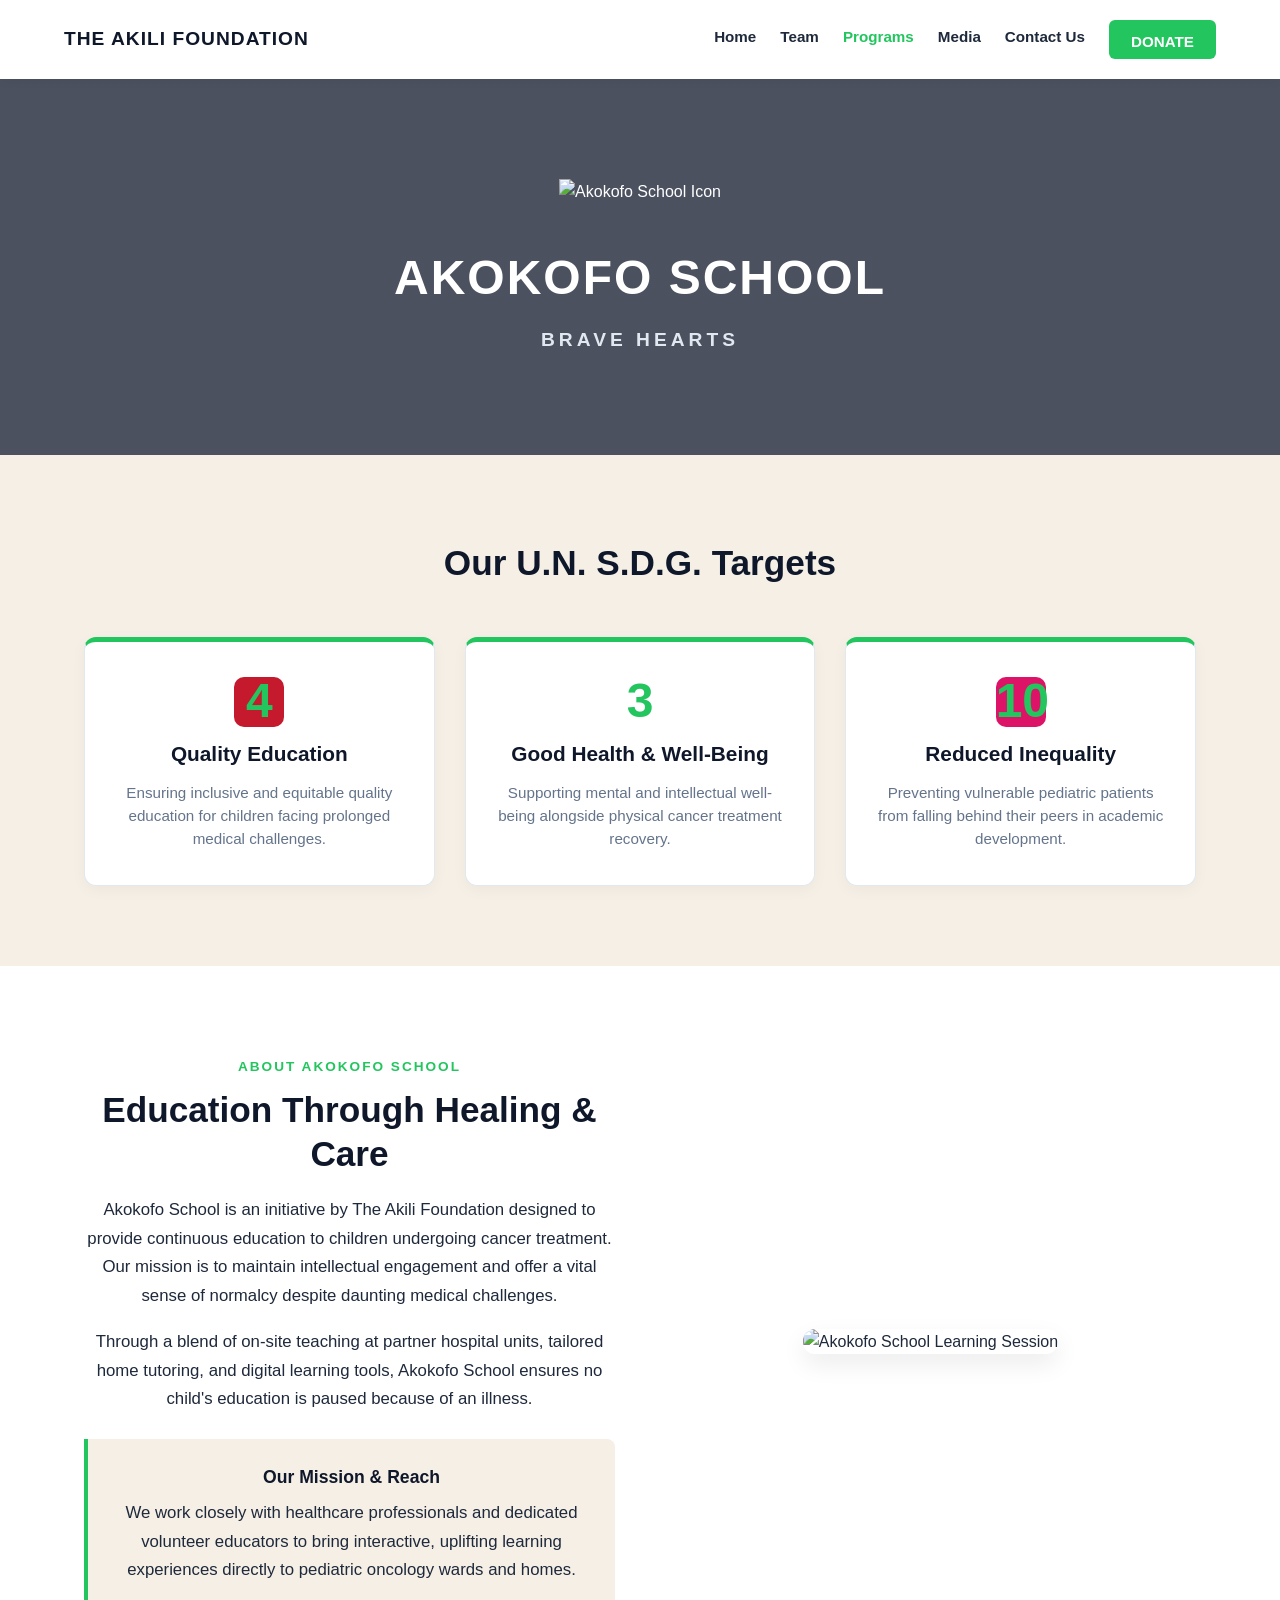
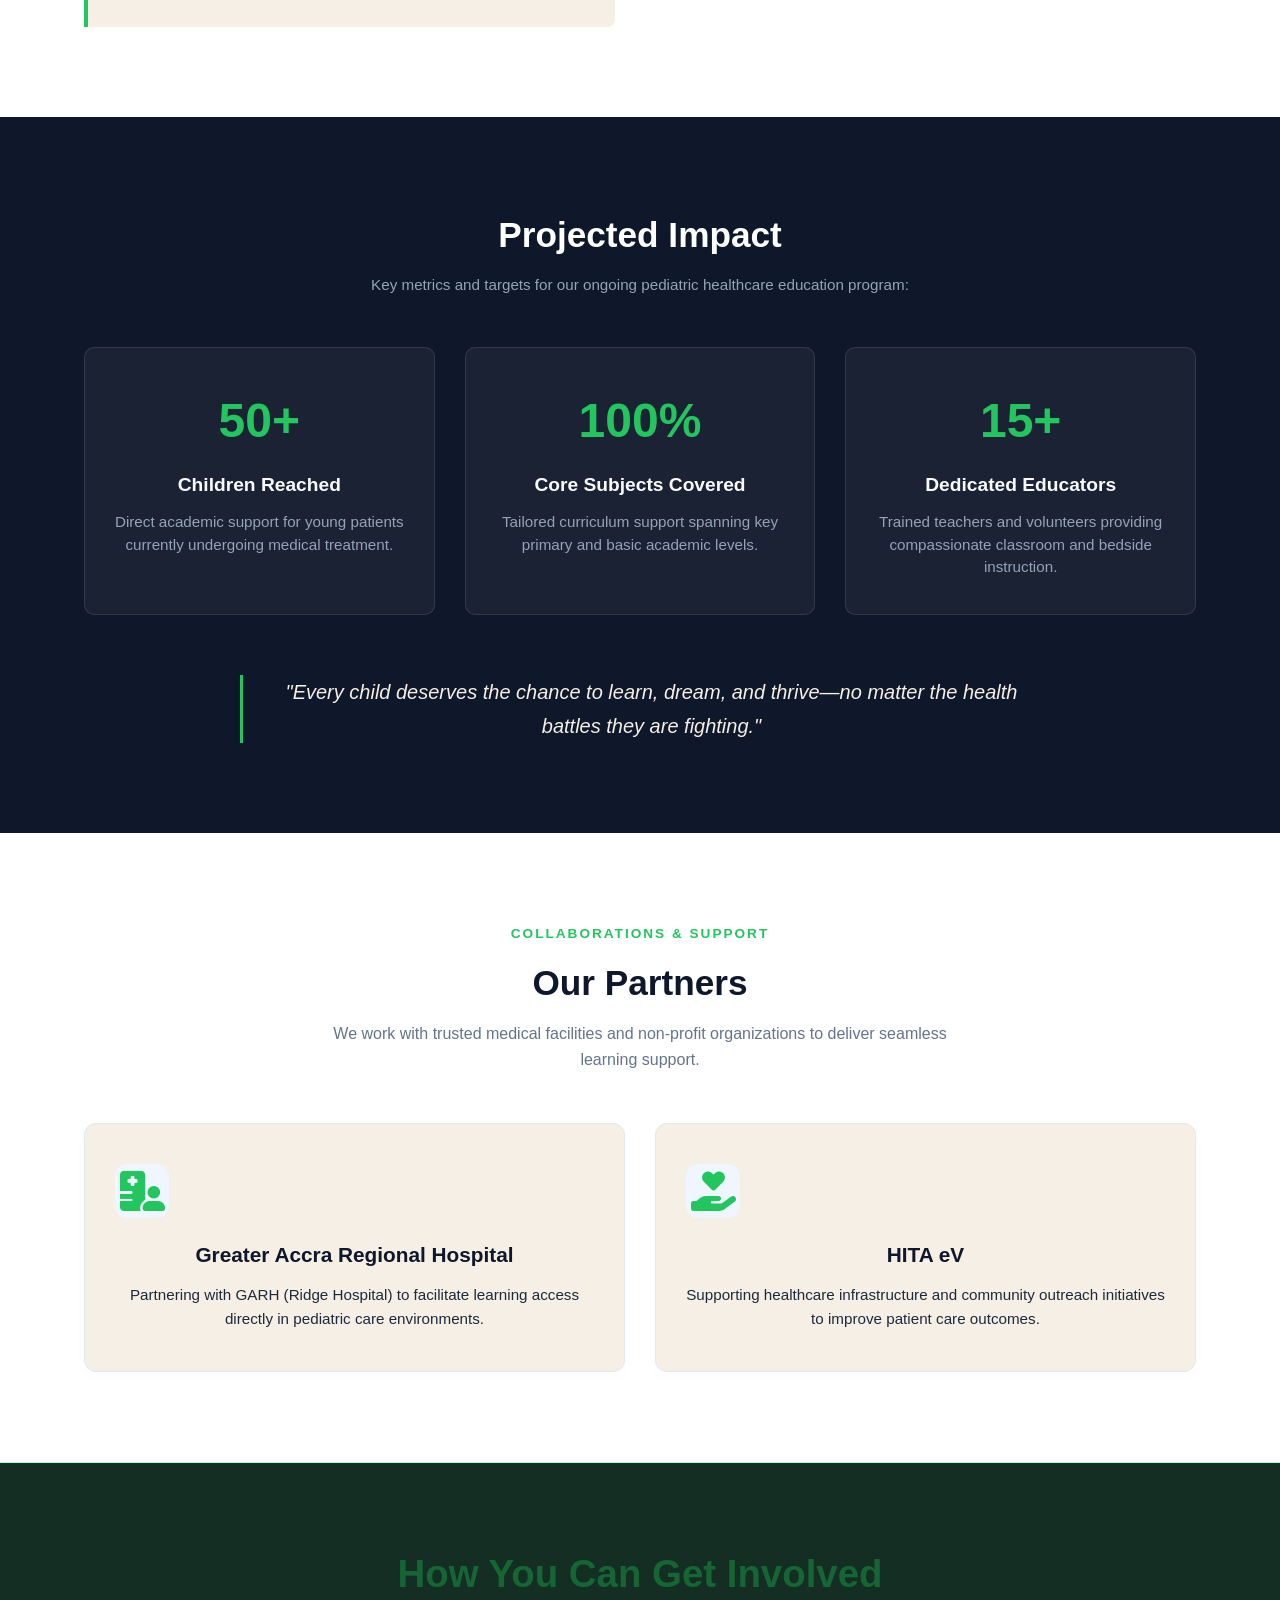
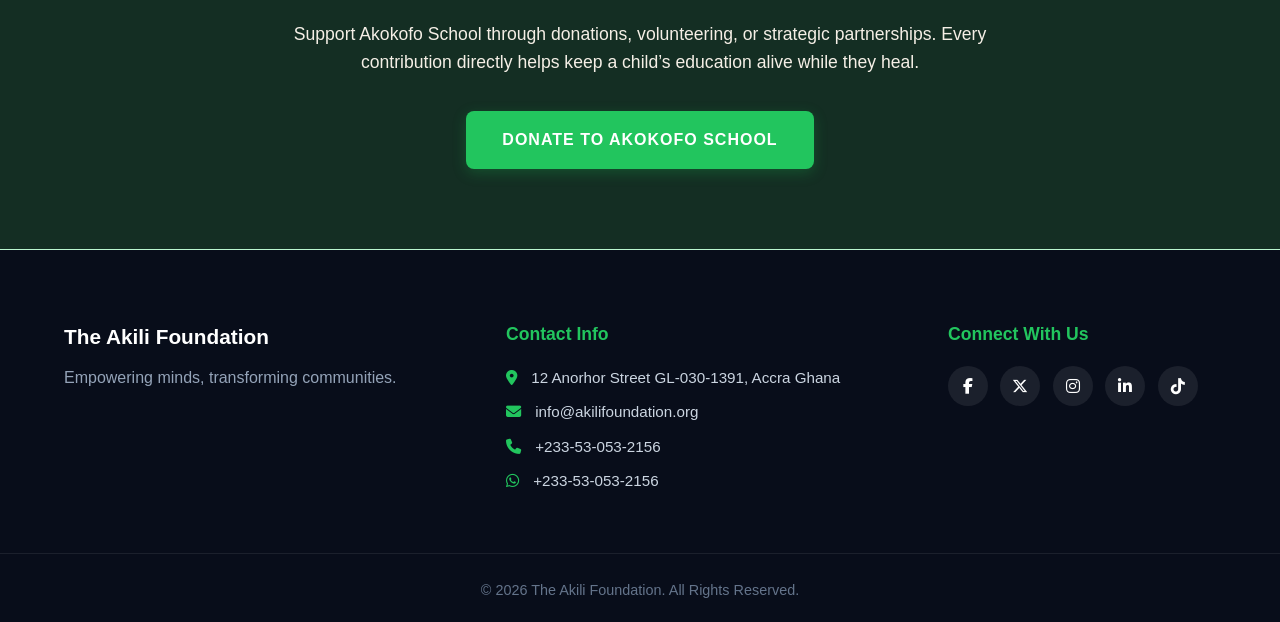
==== akokofo-school.html @ a6c3fe1f "Added the akokofo page" ====
<!DOCTYPE html>
<html lang="en">
<head>
    <meta charset="UTF-8">
    <meta name="viewport" content="width=device-width, initial-scale=1.0">
    <title>Akokofo School | The Akili Foundation</title>
    <link rel="stylesheet" href="style.css">
    <link rel="stylesheet" href="https://cdnjs.cloudflare.com/ajax/libs/font-awesome/6.4.2/css/all.min.css">
</head>
<body>

    <header class="navbar">
        <div class="logo"><h2>THE AKILI FOUNDATION</h2></div>
        <nav class="nav-links">
            <a href="index.html" id="nav-home">Home</a>
            <a href="team.html" id="nav-team">Team</a>
            <a href="programs.html" id="nav-programs" class="active">Programs</a>
            <a href="media.html" id="nav-media">Media</a>
            <a href="contact.html" id="nav-contact">Contact Us</a>
            <a href="donate.html" class="btn-donate">DONATE</a>
        </nav>
    </header>

    <section class="phoenix-hero akokofo-hero">
        <div class="container hero-content">
            <div class="phoenix-logo-wrapper">
                <img src="akokofo-icon-placeholder.png" alt="Akokofo School Icon" class="phoenix-icon">
            </div>
            <h1>AKOKOFO SCHOOL</h1>
            <p class="hero-tagline">BRAVE HEARTS</p>
        </div>
    </section>

    <section class="sdg-section">
        <div class="container text-center">
            <h2 class="section-title">Our U.N. S.D.G. Targets</h2>
            <div class="sdg-grid">
                
                <div class="sdg-card goal-4">
                    <div class="sdg-number">4</div>
                    <h3>Quality Education</h3>
                    <p>Ensuring inclusive and equitable quality education for children facing prolonged medical challenges.</p>
                </div>

                <div class="sdg-card goal-3">
                    <div class="sdg-number">3</div>
                    <h3>Good Health & Well-Being</h3>
                    <p>Supporting mental and intellectual well-being alongside physical cancer treatment recovery.</p>
                </div>

                <div class="sdg-card goal-10">
                    <div class="sdg-number">10</div>
                    <h3>Reduced Inequality</h3>
                    <p>Preventing vulnerable pediatric patients from falling behind their peers in academic development.</p>
                </div>

            </div>
        </div>
    </section>

    <section class="phoenix-intro-section">
        <div class="container">
            <div class="intro-grid">
                
                <div class="intro-text-block">
                    <span class="sub-heading">ABOUT AKOKOFO SCHOOL</span>
                    <h2>Education Through Healing & Care</h2>
                    <p>
                        Akokofo School is an initiative by The Akili Foundation designed to provide continuous education to children undergoing cancer treatment. Our mission is to maintain intellectual engagement and offer a vital sense of normalcy despite daunting medical challenges.
                    </p>
                    <p>
                        Through a blend of on-site teaching at partner hospital units, tailored home tutoring, and digital learning tools, Akokofo School ensures no child's education is paused because of an illness.
                    </p>
                    
                    <div class="brainchild-box">
                        <h3>Our Mission & Reach</h3>
                        <p>
                            We work closely with healthcare professionals and dedicated volunteer educators to bring interactive, uplifting learning experiences directly to pediatric oncology wards and homes.</p>
                    </div>
                </div>

                <div class="intro-image-block">
                    <img src="akokofo-classroom-placeholder.jpg" alt="Akokofo School Learning Session" class="styled-img">
                </div>

            </div>
        </div>
    </section>

    <section class="phoenix-stats-section">
        <div class="container">
            <div class="stats-header text-center">
                <h2>Projected Impact</h2>
                <p>Key metrics and targets for our ongoing pediatric healthcare education program:</p>
            </div>

            <div class="stats-grid">
                
                <div class="stat-card">
                    <div class="stat-number">50+</div>
                    <h4>Children Reached</h4>
                    <p>Direct academic support for young patients currently undergoing medical treatment.</p>
                </div>

                <div class="stat-card">
                    <div class="stat-number">100%</div>
                    <h4>Core Subjects Covered</h4>
                    <p>Tailored curriculum support spanning key primary and basic academic levels.</p>
                </div>

                <div class="stat-card">
                    <div class="stat-number">15+</div>
                    <h4>Dedicated Educators</h4>
                    <p>Trained teachers and volunteers providing compassionate classroom and bedside instruction.</p>
                </div>

            </div>

            <div class="stats-summary-quote">
                <blockquote>
                    "Every child deserves the chance to learn, dream, and thrive—no matter the health battles they are fighting."
                </blockquote>
            </div>
        </div>
    </section>

    <section class="phoenix-plan-section">
        <div class="container">
            <div class="text-center section-header">
                <span class="sub-heading">COLLABORATIONS & SUPPORT</span>
                <h2>Our Partners</h2>
                <p>We work with trusted medical facilities and non-profit organizations to deliver seamless learning support.</p>
            </div>

            <div class="tracks-grid partner-grid-wrapper">
                
                <div class="track-card">
                    <div class="track-icon">
                        <i class="fa-solid fa-hospital-user"></i>
                    </div>
                    <h3>Greater Accra Regional Hospital</h3>
                    <p>Partnering with GARH (Ridge Hospital) to facilitate learning access directly in pediatric care environments.</p>
                </div>

                <div class="track-card">
                    <div class="track-icon">
                        <i class="fa-solid fa-hand-holding-heart"></i>
                    </div>
                    <h3>HITA eV</h3>
                    <p>Supporting healthcare infrastructure and community outreach initiatives to improve patient care outcomes.</p>
                </div>

            </div>
        </div>
    </section>

    <section class="phoenix-cta-section">
        <div class="container text-center">
            <h2>How You Can Get Involved</h2>
            <p class="cta-desc">
                Support Akokofo School through donations, volunteering, or strategic partnerships. Every contribution directly helps keep a child’s education alive while they heal.
            </p>
            <div class="cta-button-wrapper">
                <a href="donate.html" class="btn-donate-hero">DONATE TO AKOKOFO SCHOOL</a>
            </div>
        </div>
    </section>

    <footer class="footer">
        <div class="footer-container">
            <div class="footer-about">
                <h3>The Akili Foundation</h3>
                <p>Empowering minds, transforming communities.</p>
            </div><div class="footer-contact">
                <h4>Contact Info</h4>
                <p><i class="fa-solid fa-location-dot"></i> 12 Anorhor Street GL-030-1391, Accra Ghana</p>
                <p><i class="fa-solid fa-envelope"></i> info@akilifoundation.org</p>
                <p><i class="fa-solid fa-phone"></i> +233-53-053-2156</p>
                <p><i class="fa-brands fa-whatsapp"></i> +233-53-053-2156</p>
            </div>

            <div class="footer-socials">
                <h4>Connect With Us</h4>
                <a href="https://www.facebook.com/profile.php?id=61557404831074" target="_blank"><i class="fa-brands fa-facebook-f"></i></a>
                <a href="https://m.x.com/AkiliFdn?launch_app_store=true"><i class="fa-brands fa-x-twitter"></i></a>
                <a href="https://www.instagram.com/theakilifoundation/?utm_source=ig_web_button_share_sheet"><i class="fa-brands fa-instagram"></i></a>
                <a href="https://www.linkedin.com/company/the-akili-foundation/"><i class="fa-brands fa-linkedin-in"></i></a>
                <a href="https://www.tiktok.com/@the.akili.foundation?lang=en&is_from_webapp=1&sender_device=mobile&sender_web_id=7657706891138270737"><i class="fa-brands fa-tiktok"></i></a>
            </div>
        </div>
        <div class="footer-bottom">
            <p>&copy; 2026 The Akili Foundation. All Rights Reserved.</p>
        </div>
    </footer>

</body>
</html>
---- style.css ----
/* =========================================
   0. GOOGLE FONTS & ROOT VARIABLES
   ========================================= */
@import url('https://fonts.googleapis.com/css2?family=Poppins:wght@300;400;600;700&display=swap');

:root {
    --primary-blue: #1a2352;
    --primary-green: #7ed957;
    --hover-green: #6bc246;
    --white: #ffffff;
    --light-gray: #f8fafc;
    --border-gray: #e2e8f0;
    --text-gray: #475569;
    --dark-bg: #0f172a;
    --whatsapp-green: #25D366;
}

/* =========================================
   1. GLOBAL RESET & BASE STYLES
   ========================================= */
* {
    margin: 0;
    padding: 0;
    box-sizing: border-box;
    font-family: 'Poppins', sans-serif;
}

body {
    background-color: #f5f9f6;
    color: var(--text-gray);
    line-height: 1.6;
}

.container {
    max-width: 1200px;
    margin: 0 auto;
    padding: 0 20px;
    text-align: center;
}

h1, h2, h3, h4 {
    color: var(--primary-blue);
    margin-bottom: 15px;
}

/* =========================================
   2. UNIVERSAL NAVBAR
   ========================================= */
.navbar {
    display: flex;
    justify-content: space-between;
    align-items: center;
    padding: 20px 50px;
    background-color: var(--white);
    box-shadow: 0 4px 6px rgba(0,0,0,0.05);
    position: sticky;
    top: 0;
    z-index: 1000;
}

.logo h2 {
    font-size: 1.5rem;
    margin: 0;
}

.nav-links {
    display: flex;
    gap: 30px;
    align-items: center;
}

.nav-links a {
    text-decoration: none;
    color: var(--primary-blue);
    font-weight: 600;
    transition: color 0.3s;
    padding-bottom: 5px;
}

.nav-links a:hover {
    color: var(--primary-green);
}

.nav-links a.active-link {
    border-bottom: 3px solid var(--primary-green);
    color: var(--primary-green);
}

/* =========================================
   3. BUTTONS
   ========================================= */
.btn-donate {
    background-color: var(--primary-green);
    color: var(--white) !important;
    padding: 10px 24px;
    border-radius: 50px;
    border: none;
    font-weight: 600;
    transition: background 0.3s;
}

.btn-donate:hover {
    background-color: var(--hover-green);
    border-bottom: none;
}

.btn-primary {
    display: inline-block;
    background-color: var(--primary-blue);
    color: var(--white);
    padding: 12px 30px;
    border-radius: 8px;
    text-decoration: none;
    font-weight: 600;
    transition: background 0.3s;
    margin-top: 15px;
    border: none;
    cursor: pointer;
}

.btn-primary:hover {
    background-color: #11183b;
}

.btn-whatsapp {
    display: inline-block;
    background-color: var(--whatsapp-green);
    color: var(--white);
    padding: 10px 20px;
    border-radius: 8px;
    text-decoration: none;
    font-weight: 600;
    margin-top: 10px;
    transition: transform 0.3s;
}

.btn-whatsapp:hover {
    transform: translateY(-3px);
}

/* =========================================
   4. HOME PAGE SECTIONS
   ========================================= */
.hero-section {
    position: relative;
    background-image: url('images/78.jpg'); /* Starts with your first working image */
    background-position: center;
    background-size: cover;
    background-repeat: no-repeat;
    
    height: 80vh;
    display: flex;
    align-items: center;
    justify-content: center;
    text-align: center;
    color: var(--white);
    padding: 0 20px;
    overflow: hidden;
    
    /* Smooth transition fade when background changes */
    transition: background-image 1.2s ease-in-out;
}

/* Handles the dark blue tint safely so JavaScript doesn't break it */
.hero-section::before {
    content: "";
    position: absolute;
    top: 0;
    left: 0;
    width: 100%;
    height: 100%;
    background: rgba(26, 35, 82, 0.8);
    z-index: 1;
}

/* Pushes text in front of the dark tint */
.hero-content {
    position: relative;
    z-index: 2;
}

.hero-content h1 {
    color: var(--white);
    font-size: 3.5rem;
}

.hero-content p {
    font-size: 1.2rem;
    max-width: 600px;
    margin: 0 auto;
    color: #e2e8f0;
}
.what-we-do, .our-approach, .impact-counter, .media-preview, .cta-section {
    padding: 80px 0;
}

.what-we-do { background-color: var(--light-gray); }
.what-we-do p { max-width: 800px; margin: 0 auto; font-size: 1.1rem; }

.sdg-grid {
    display: grid;
    grid-template-columns: repeat(auto-fit, minmax(250px, 1fr));
    gap: 30px;
    margin-top: 40px;
}

.sdg-card {
    background: var(--white);
    padding: 40px 20px;
    border-radius: 10px;
    box-shadow: 0 10px 20px rgba(0,0,0,0.05);
    border-top: 5px solid var(--primary-green);
    transition: transform 0.3s;
}

.sdg-card:hover {
    transform: translateY(-5px); 
}

.impact-counter { background-color: var(--primary-blue); color: var(--white); }
.impact-counter h2, .impact-counter h3 { color: var(--white); }
.impact-icon { font-size: 3rem; color: var(--primary-green); margin-bottom: 30px; }

.counter-grid {
    display: grid;
    grid-template-columns: repeat(auto-fit, minmax(200px, 1fr));
    gap: 40px;
}

.counter-box h3 { font-size: 2.5rem; margin-bottom: 10px; }
.cta-section { background-color: var(--light-gray); }

/* =========================================
   5. SUBPAGE HEADERS (Team, Contact, etc.)
   ========================================= */
.page-header {
    background-color: var(--primary-blue);
    color: var(--white);
    padding: 60px 20px;
    text-align: center;
}

.page-header h1 {
    color: var(--white);
    font-size: 2.5rem;
    margin-bottom: 10px;
}

.page-header p {
    color: var(--border-gray);
    font-size: 1.1rem;
    max-width: 600px;
    margin: 0 auto;
}

/* =========================================
   6. TEAM & VOLUNTEERS
   ========================================= */
.team-grid-section, .volunteer-cta {
    padding: 80px 0;
}

.profile-grid {
    display: grid;
    grid-template-columns: repeat(auto-fit, minmax(250px, 1fr));
    gap: 40px;
    margin-top: 20px;
}

.profile-card {
    background: var(--white);
    padding: 30px 20px;
    border-radius: 12px;
    box-shadow: 0 4px 15px rgba(0,0,0,0.05);
    text-align: center;
}

.profile-card img {
    width: 150px;
    height: 150px;
    border-radius: 50%;
    object-fit: cover;
    margin-bottom: 15px;
    border: 4px solid var(--light-gray);
}

.profile-card .role {
    color: var(--primary-green);
    font-weight: 600;
}

.linkedin-link {
    display: inline-block;
    margin-top: 10px;
    font-size: 1.5rem;
    color: #0077b5;
    transition: transform 0.3s, color 0.3s;
}

.linkedin-link:hover {
    color: #005582;
    transform: scale(1.2);
}

.volunteer-bridge {
    background-color: var(--light-gray);
    padding: 60px 0;
}

/* =========================================
   PROGRAMS PAGE STYLES
   ========================================= */

/* --- Taller Top Hero Banner with Background Image --- */
.programs-hero {
    position: relative;
    background-image: url('images/26.jpg'); /* Swap with your top hero image path */
    background-size: cover;
    background-position: center;
    background-repeat: no-repeat;
    min-height: 380px; /* Spacious, impactful height */
    display: flex;
    align-items: center;
    justify-content: center;
}

.hero-overlay {
    background: rgba(26, 35, 82, 0.8);
    width: 100%;
    height: 100%;
    min-height: 380px;
    display: flex;
    align-items: center;
    justify-content: center;
    padding: 60px 20px;
    box-sizing: border-box;
}

.programs-hero h1 {
    font-size: 2.8rem;
    font-weight: 800;
    color: #ffffff;
    margin-bottom: 16px;
    letter-spacing: 1px;
    text-shadow: 0 2px 6px rgba(0, 0, 0, 0.3);
}

.hero-subtitle {
    color: #e2e8f0;
    font-size: 1.1rem;
    max-width: 720px;
    margin: 0 auto;
    line-height: 1.6;
    text-shadow: 0 1px 4px rgba(0, 0, 0, 0.4);
}

/* --- Container & Spacing --- */
.programs-section {
    padding: 70px 20px;
    background-color: #f5f9f6; /* Soft faint green tint */
}

.programs-container {
    display: flex;
    flex-direction: column;
    gap: 45px;
    max-width: 1100px;
    margin: 0 auto;
}

/* --- DESKTOP VIEW (Split 2-Column Cards) --- */
.program-card {
    display: flex;
    background: #ffffff;
    border-radius: 16px;
    overflow: hidden;
    box-shadow: 0 6px 20px rgba(22, 163, 74, 0.06);
    border: 1px solid #dcfce7;
    min-height: 350px;
    transition: transform 0.3s ease, box-shadow 0.3s ease;
}

.program-card:hover {
    transform: translateY(-4px);
    box-shadow: 0 12px 30px rgba(22, 163, 74, 0.12);
}

.program-card:nth-child(even) {
    flex-direction: row-reverse;
}

.program-image {
    flex: 1;
    position: relative;
    min-height: 300px;
}

.program-image img {
    width: 100%;
    height: 100%;
    object-fit: cover;
    display: block;
}

.program-content {
    flex: 1;
    padding: 45px 40px;
    display: flex;
    flex-direction: column;
    justify-content: center;
    align-items: flex-start;
}

.program-content h3 {
    font-size: 1.85rem;
    color: #0f172a;
    margin-bottom: 16px;
    font-weight: 700;
}

.program-content p {
    color: #475569;
    font-size: 0.98rem;
    line-height: 1.65;
    margin-bottom: 28px;
}

.btn-learn-more {
    display: inline-block;
    background-color: #2563eb; /* Primary blue button */
    color: #ffffff;
    padding: 12px 30px;
    border-radius: 8px;
    text-decoration: none;
    font-weight: 600;
    font-size: 0.95rem;
    box-shadow: 0 4px 12px rgba(37, 99, 235, 0.2);
    transition: background-color 0.3s ease, transform 0.2s ease;
}

.btn-learn-more:hover {
    background-color: #1d4ed8;
    transform: translateY(-2px);
}

/* --- MOBILE VIEW (Image Overlay Cards <= 768px) --- */
@media (max-width: 768px) {
    .programs-hero {
        min-height: 300px;
    }
    
    .hero-overlay {
        min-height: 300px;
        padding: 40px 15px;
    }

    .programs-hero h1 {
        font-size: 2rem;
    }

    .hero-subtitle {
        font-size: 0.95rem;
    }

    .programs-section {
        padding: 35px 15px;
    }

    .program-card,
    .program-card:nth-child(even) {
        flex-direction: column;
        position: relative;
        min-height: 440px;
        border-radius: 14px;
        border: none;
        overflow: hidden;
    }

    .program-image {
        position: absolute;
        top: 0;
        left: 0;
        width: 100%;
        height: 100%;
        z-index: 1;
    }

    .program-image img {
        width: 100%;
        height: 100%;
        object-fit: cover;
    }

    /* Dark gradient overlay for mobile readability */
    .program-card::after {
        content: '';
        position: absolute;
        top: 0;
        left: 0;
        width: 100%;
        height: 100%;
        background: linear-gradient(180deg, rgba(15, 23, 42, 0.25) 0%, rgba(15, 23, 42, 0.92) 85%);
        z-index: 2;
    }

    .program-content {
        position: relative;
        z-index: 3;
        height: 100%;
        padding: 32px 22px;
        justify-content: flex-end;
        align-items: flex-start;
        box-sizing: border-box;
    }

    .program-content h3 {
        color: #ffffff;
        font-size: 1.65rem;
        margin-bottom: 12px;
        text-shadow: 0 2px 4px rgba(0, 0, 0, 0.4);
    }

    .program-content p {
        color: #f1f5f9;
        font-size: 0.92rem;
        line-height: 1.55;
        margin-bottom: 22px;
        text-shadow: 0 1px 3px rgba(0, 0, 0, 0.5);
    }

    .btn-learn-more {
        background-color: #2563eb;
        width: 100%;
        text-align: center;
        padding: 14px 0;
        box-shadow: 0 4px 14px rgba(0, 0, 0, 0.3);
    }
}

/* =========================================
   8. MEDIA GALLERY
   ========================================= */
.gallery-section { padding: 80px 0; }

.gallery-grid {
    display: grid;
    grid-template-columns: repeat(auto-fit, minmax(250px, 1fr));
    gap: 20px;
}

.gallery-item img {
    width: 100%;
    height: 250px;
    object-fit: cover;
    border-radius: 10px;
    transition: transform 0.3s;
}

.gallery-item img:hover { transform: scale(1.02); }

.gallery-wide {
    grid-column: 1 / -1; 
}

.gallery-wide img {
    height: 400px;
}

/* =========================================
   9. FORMS & CARDS (SHARED, VOLUNTEER & CONTACT)
   ========================================= */

/* --- 9.1 Shared Form Styles (Used on both pages) --- */
.standard-form {
    display: flex;
    flex-direction: column;
    gap: 16px;
}

.form-group {
    display: flex;
    flex-direction: column;
    gap: 6px;
}

.form-group.full-width {
    width: 100%;
}

.form-group label {
    font-weight: 600;
    font-size: 0.88rem;
    color: #374151;
}

/* Inputs, Select Dropdowns, & Textareas Base Styling */
.standard-form input, 
.standard-form select, 
.standard-form textarea {
    width: 100%;
    padding: 12px 15px;
    border: 1px solid #d1d5db;
    border-radius: 8px;
    font-size: 0.95rem;
    background-color: #ffffff;
    color: #1f2937;
    outline: none;
    transition: border-color 0.3s, box-shadow 0.3s;
    font-family: inherit;
}

/* Custom Dropdown Styling */
.standard-form select {
    cursor: pointer;
    appearance: none;
    background-image: url("data:image/svg+xml;charset=UTF-8,%3Csvg xmlns='http://www.w3.org/2000/svg' viewBox='0 0 24 24' fill='none' stroke='%3C374151' stroke-width='2' stroke-linecap='round' stroke-linejoin='round'%3E%3Cpolyline points='6 9 12 15 18 9'%3E%3C/polyline%3E%3C/svg%3E");
    background-repeat: no-repeat;
    background-position: right 15px center;
    background-size: 16px;
}

.standard-form input:focus, 
.standard-form select:focus, 
.standard-form textarea:focus {
    border-color: var(--primary-blue, #1d4ed8);
    box-shadow: 0 0 0 3px rgba(29, 78, 216, 0.15);
}

.form-submit-btn {
    width: 100%;
    padding: 14px;
    font-size: 1rem;
    font-weight: 600;
    cursor: pointer;
    margin-top: 10px;
    border-radius: 8px;
}


/* --- 9.2 Volunteers Page Specifics --- */
.volunteer-cta {
    padding: 60px 0;
}

.volunteer-form-card {
    background-color: #f0fdf4; /* Soft mint green card */
    border: 1px solid #bbf7d0;
    border-radius: 16px;
    padding: 40px;
    max-width: 800px;
    margin: 0 auto;
    box-shadow: 0 10px 25px rgba(0, 0, 0, 0.05);
    text-align: left;
}

.form-header {
    text-align: center;
    margin-bottom: 30px;
}

.form-header h2 {
    color: #1f2937;
    font-size: 1.8rem;
    margin-bottom: 8px;
}

.form-header p {
    color: #4b5563;
    font-size: 0.95rem;
}

.form-grid {
    display: grid;
    grid-template-columns: 1fr 1fr;
    gap: 20px;
}


/* --- 9.3 Contact Page Specifics --- */
.contact-section { 
    padding: 60px 0; 
}

.contact-grid {
    display: grid;
    grid-template-columns: 1fr 1fr;
    gap: 40px;
    align-items: start;
}

.contact-card {
    background-color: #f0fdf4; /* Matching mint green card */
    border: 1px solid #bbf7d0;
    border-radius: 16px;
    padding: 35px;
    box-shadow: 0 8px 20px rgba(0, 0, 0, 0.04);
    text-align: left;
}

.contact-card h2 {
    font-size: 1.6rem;
    color: #1f2937;
    margin-bottom: 6px;
}

.section-subtext {
    font-size: 0.9rem;
    color: #4b5563;
    margin-bottom: 25px;
}

.contact-info-container {
    display: flex;
    flex-direction: column;
    gap: 20px;
}

.info-card {
    background: #ffffff;
    border: 1px solid #e5e7eb;
    border-radius: 12px;
    padding: 24px;
    display: flex;
    gap: 20px;
    align-items: flex-start;
    box-shadow: 0 4px 12px rgba(0, 0, 0, 0.03);
    text-align: left;
    transition: transform 0.2s ease, box-shadow 0.2s ease;
}

.info-card:hover {
    transform: translateY(-2px);
    box-shadow: 0 6px 16px rgba(0, 0, 0, 0.06);
}

.info-card.highlight-card {
    background: #f0fdf4;
    border-color: #86efac;
}

.info-icon {
    background: #eff6ff;
    color: var(--primary-blue, #1d4ed8);
    width: 48px;
    height: 48px;
    border-radius: 10px;
    display: flex;
    align-items: center;
    justify-content: center;
    font-size: 1.3rem;
    flex-shrink: 0;
}

.info-icon.green-icon {
    background: #dcfce7;
    color: #16a34a;
}

.info-icon.blue-icon {
    background: #e0f2fe;
    color: #0284c7;
}

.info-content h4 {
    font-size: 1.1rem;
    color: #111827;
    margin-bottom: 4px;
}.info-main {
    font-weight: 600;
    color: #1f2937;
    font-size: 1rem;
    margin-bottom: 6px;
}

.info-sub {
    font-size: 0.88rem;
    color: #6b7280;
    line-height: 1.4;
}

.btn-whatsapp {
    display: inline-flex;
    align-items: center;
    gap: 8px;
    background-color: #25d366;
    color: #ffffff;
    padding: 10px 18px;
    border-radius: 6px;
    font-size: 0.9rem;
    font-weight: 600;
    text-decoration: none;
    margin-top: 12px;
    transition: background 0.3s;
}

.btn-whatsapp:hover {
    background-color: #1eb954;
}


/* --- 9.4 Responsive Layouts (Mobile & Tablet) --- */
@media (max-width: 768px) {
    .form-grid,
    .contact-grid {
        grid-template-columns: 1fr;
        gap: 30px;
    }

    .volunteer-form-card,
    .contact-card {
        padding: 25px 20px;
    }

    .info-card {
        padding: 20px;
    }
}
/* =========================================
   10. DONATE PAGE
   ========================================= */
.donate-section { padding: 80px 0; background-color: var(--light-gray); }

.donate-grid {
    display: grid;
    grid-template-columns: repeat(auto-fit, minmax(300px, 1fr));
    gap: 30px;
}

.donate-card {
    background: var(--white);
    padding: 40px 30px;
    border-radius: 12px;
    box-shadow: 0 5px 20px rgba(0,0,0,0.05);
    border-top: 5px solid var(--primary-green);
}

.donate-icon i {
    font-size: 3rem;
    color: var(--primary-blue);
    margin-bottom: 20px;
}

.momo-details {
    background-color: var(--light-gray);
    padding: 20px;
    border-radius: 8px;
    margin-top: 20px;
    text-align: left;
}

.momo-details p {
    margin-bottom: 5px;
    color: var(--primary-blue);
}

/* =========================================
   11. UNIVERSAL FOOTER
   ========================================= */
.footer {
    background-color: var(--dark-bg);
    color: var(--white);
    padding: 60px 50px 20px;
    text-align: left;
}

.footer-container {
    display: grid;
    grid-template-columns: repeat(auto-fit, minmax(250px, 1fr));
    gap: 40px;
    margin-bottom: 40px;
}

.footer h3, .footer h4 { color: var(--white); margin-bottom: 20px; }

.footer-contact p { margin-bottom: 10px; color: #cbd5e1; }
.footer-contact i { color: var(--primary-green); margin-right: 10px; }

.footer-socials a {
    display: inline-block;
    background: rgba(255,255,255,0.1);
    color: var(--white);
    width: 40px;
    height: 40px;
    line-height: 40px;
    text-align: center;
    border-radius: 50%;
    margin-right: 10px;
    transition: background 0.3s;
}

.footer-socials a:hover { background: var(--primary-green); }

.footer-bottom {
    text-align: center;
    padding-top: 20px;
    border-top: 1px solid rgba(255,255,255,0.1);
    color: #94a3b8;
    font-size: 0.9rem;
}

/* =========================================
   12. RESPONSIVE MEDIA QUERIES (Mobile)
   ========================================= */
@media (max-width: 768px) {
    .navbar { flex-direction: column; padding: 20px; gap: 15px; }
    .nav-links { flex-wrap: wrap; justify-content: center; gap: 15px; }
    .hero-content h1 { font-size: 2.5rem; }
    .contact-grid { grid-template-columns: 1fr; }
    .gallery-wide img { height: 250px; }
}

/* =========================================
   13. IMPACT CAROUSEL (FULL WIDTH)
   ========================================= */
.impact-carousel {
    position: relative;
    width: 100%;
    max-width: 1200px;
    margin: 40px auto;
    overflow: hidden;
    border-radius: 12px;
}

#carouselImage {
    width: 100%;
    height: 500px;
    object-fit: cover;
    display: block;
}

.carousel-btn {
    position: absolute;
    top: 50%;
    transform: translateY(-50%);
    background-color: rgba(26, 35, 82, 0.8);
    color: var(--white);
    border: none;
    padding: 15px 20px;
    cursor: pointer;
    font-size: 24px;
    border-radius: 5px;
    transition: background-color 0.3s;
    z-index: 10;
}

.carousel-btn:hover {
    background-color: var(--primary-green);
}

#prevBtn { left: 20px; }
#nextBtn { right: 20px; }

/* =========================================
   PROJECT PHOENIX PAGE STYLES
   ========================================= */

/* --- Hero Banner --- */
.phoenix-hero {
    background: linear-gradient(135deg, #0f172a 0%, #1e293b 100%);
    color: #ffffff;
    padding: 70px 0 60px 0;
    text-align: center;
}

.phoenix-logo-wrapper {
    margin-bottom: 20px;
}

.phoenix-icon {
    width: 90px;
    height: 90px;
    object-fit: contain;
}

.phoenix-hero h1 {
    font-size: 2.8rem;
    font-weight: 800;
    letter-spacing: 2px;
    margin-bottom: 8px;
    color: #ffffff;
}

.hero-tagline {
    font-size: 1.1rem;
    letter-spacing: 4px;
    color: #94a3b8;
    text-transform: uppercase;
    font-weight: 600;
}

/* --- SDG Section --- */
.sdg-section {
    padding: 60px 0;
}

.sdg-grid {
    display: grid;
    grid-template-columns: repeat(3, 1fr);
    gap: 25px;
    margin-top: 35px;
}

.sdg-card {
    background: #ffffff;
    border-radius: 12px;
    padding: 30px 20px;
    border: 1px solid #e2e8f0;
    box-shadow: 0 4px 15px rgba(0, 0, 0, 0.03);
    text-align: center;
}

.sdg-number {
    display: inline-block;
    width: 50px;
    height: 50px;
    line-height: 50px;
    border-radius: 10px;
    color: #ffffff;
    font-weight: 800;
    font-size: 1.4rem;
    margin-bottom: 15px;
}

.goal-4 .sdg-number { background-color: #c5192d; }
.goal-8 .sdg-number { background-color: #a21942; }
.goal-10 .sdg-number { background-color: #dd1367; }

.sdg-card h3 {
    font-size: 1.15rem;
    color: #1e293b;
    margin-bottom: 10px;
}

.sdg-card p {
    font-size: 0.88rem;
    color: #64748b;
    line-height: 1.5;
}

/* --- Intro & Mission --- */
.phoenix-intro-section {
    padding: 60px 0;
}

.intro-grid {
    display: grid;
    grid-template-columns: 1.3fr 0.7fr; /* UPDATED: Gives text more breathing room */
    gap: 50px;
    align-items: center;
}

.sub-heading {
    display: inline-block;
    font-size: 0.82rem;
    font-weight: 700;
    letter-spacing: 2px;
    color: var(--primary-blue, #2563eb);
    margin-bottom: 8px;
    text-transform: uppercase;
}

.intro-text-block h2 {
    font-size: 2rem;
    color: #0f172a;
    margin-bottom: 18px;
}

.intro-text-block p {
    color: #475569;
    font-size: 0.98rem;
    line-height: 1.7;
    margin-bottom: 15px;
}

.brainchild-box {
    background-color: #f0fdf4;
    border-left: 4px solid #16a34a;
    padding: 20px 24px;
    border-radius: 0 10px 10px 0;
    margin-top: 25px;
}

.brainchild-box h3 {
    font-size: 1.1rem;
    color: #15803d;
    margin-bottom: 6px;
}

.brainchild-box p {
    margin-bottom: 0;
    font-size: 0.92rem;
}

.styled-img {
    width: 100%;
    max-height: 360px; /* UPDATED: Prevents image from stretching super huge */
    object-fit: cover;  /* UPDATED: Crops photo neatly inside 360px */
    border-radius: 14px;
    box-shadow: 0 8px 20px rgba(0, 0, 0, 0.08);
}

/* --- Statistics Section (Dark Theme) --- */
.phoenix-stats-section {
    background-color: #0f172a;
    color: #ffffff;
    padding: 70px 0;
}

.stats-header h2 {
    color: #ffffff;
    font-size: 2.1rem;
    margin-bottom: 8px;
}

.stats-header p {
    color: #94a3b8;
    font-size: 0.95rem;
}

.stats-grid {
    display: grid;
    grid-template-columns: repeat(3, 1fr);
    gap: 25px;
    margin: 45px 0;
}

.stat-card {
    background: #1e293b;
    border: 1px solid #334155;
    border-radius: 12px;
    padding: 28px 22px;
    text-align: center;
}

.stat-number {
    font-size: 2.3rem;
    font-weight: 800;
    color: #38bdf8;
    margin-bottom: 8px;
}

.stat-card h4 {
    color: #f8fafc;
    font-size: 1.05rem;
    margin-bottom: 8px;
}

.stat-card p {
    color: #94a3b8;
    font-size: 0.86rem;
    line-height: 1.5;
}

.stats-summary-quote {
    max-width: 800px;
    margin: 0 auto;
    text-align: center;
}

.stats-summary-quote blockquote {
    font-size: 1.05rem;
    font-style: italic;
    color: #cbd5e1;
    line-height: 1.7;
    border-left: none;
    padding: 0;
}

/* --- Plan Section (2x2 Grid) --- */
.phoenix-plan-section {
    padding: 70px 0;
}

.section-header {
    margin-bottom: 45px;
}

.section-header h2 {
    font-size: 2rem;
    color: #0f172a;
}

.section-header p {
    color: #64748b;
    max-width: 650px;
    margin: 8px auto 0 auto;
}.tracks-grid {
    display: grid;
    grid-template-columns: repeat(2, 1fr);
    gap: 30px;
}

.track-card {
    background: #ffffff;
    border: 1px solid #e2e8f0;
    border-radius: 14px;
    padding: 35px 30px;
    box-shadow: 0 4px 15px rgba(0, 0, 0, 0.02);
    transition: transform 0.2s ease, box-shadow 0.2s ease;
}

.track-card:hover {
    transform: translateY(-4px);
    box-shadow: 0 8px 25px rgba(0, 0, 0, 0.06);
}

.track-icon {
    width: 54px;
    height: 54px;
    background: #eff6ff;
    color: var(--primary-blue, #2563eb);
    border-radius: 12px;
    display: flex;
    align-items: center;
    justify-content: center;
    font-size: 1.5rem;
    margin-bottom: 20px;
}

.track-card h3 {
    font-size: 1.25rem;
    color: #1e293b;
    margin-bottom: 10px;
}

.track-card p {
    color: #64748b;
    font-size: 0.92rem;
    line-height: 1.6;
}

/* --- CTA Section --- */
.phoenix-cta-section {
    padding: 70px 0;
    background-color: #f0fdf4;
    border-top: 1px solid #bbf7d0;
    border-bottom: 1px solid #bbf7d0;
}

.phoenix-cta-section h2 {
    font-size: 2.1rem;
    color: #166534;
    margin-bottom: 12px;
}

.cta-desc {
    max-width: 680px;
    margin: 0 auto 30px auto;
    color: #374151;
    font-size: 1rem;
    line-height: 1.6;
}

.btn-donate-hero {
    display: inline-block;
    background-color: #16a34a;
    color: #ffffff;
    font-size: 1.1rem;
    font-weight: 700;
    padding: 16px 36px;
    border-radius: 8px;
    text-decoration: none;
    box-shadow: 0 4px 14px rgba(22, 163, 74, 0.3);
    transition: background 0.3s ease, transform 0.2s ease;
}

.btn-donate-hero:hover {
    background-color: #15803d;
    transform: translateY(-2px);
}

/* --- Mobile Responsiveness --- */
@media (max-width: 900px) {
    .sdg-grid,
    .stats-grid,
    .tracks-grid,
    .intro-grid {
        grid-template-columns: 1fr;
        gap: 25px;
    }

    .phoenix-hero h1 {
        font-size: 2.2rem;
    }

    .intro-image-block {
        order: -1;
    }
}
:root {
    --primary-navy: #0f172a;
    --brand-beige: #f5efe6;
    --sdg-beige: #ebd2;
    --vibrant-green: #22c55e;
    --vibrant-green-hover: #16a34a;
    --dark-green-bg: #142e23;
    --text-dark: #1e293b;
    --text-muted: #64748b;
    --card-bg: #ffffff;
}

* {
    margin: 0;
    padding: 0;
    box-sizing: border-box;
    font-family: 'Segoe UI', Tahoma, Geneva, Verdana, sans-serif;
}

body {
    background-color: #ffffff;
    color: var(--text-dark);
    line-height: 1.6;
}

.container {
    width: 90%;
    max-width: 1200px;
    margin: 0 auto;
}

.text-center {
    text-align: center;
}

/* Navbar */
.navbar {
    display: flex;
    justify-content: space-between;
    align-items: center;
    padding: 20px 5%;
    background-color: #ffffff;
    box-shadow: 0 2px 10px rgba(0, 0, 0, 0.05);
    position: sticky;
    top: 0;
    z-index: 1000;
}

.logo h2 {
    font-size: 1.2rem;
    color: var(--primary-navy);
    letter-spacing: 1px;
}

.nav-links {
    display: flex;
    align-items: center;
    gap: 24px;
}

.nav-links a {
    text-decoration: none;
    color: var(--text-dark);
    font-weight: 600;
    font-size: 0.95rem;
    transition: color 0.3s ease;
}

.nav-links a:hover,
.nav-links a.active {
    color: var(--vibrant-green);
}

.btn-donate {
    background-color: var(--vibrant-green);
    color: #ffffff !important;
    padding: 10px 22px;
    border-radius: 6px;
    font-weight: 700 !important;
    transition: background-color 0.3s ease, transform 0.2s ease !important;
}

.btn-donate:hover {
    background-color: var(--vibrant-green-hover);
    transform: translateY(-2px);
}

/* Hero Section */
.phoenix-hero {
    background: linear-gradient(rgba(15, 23, 42, 0.75), rgba(15, 23, 42, 0.75)), url('akokofo-hero-bg.jpg') center/cover no-repeat;
    padding: 100px 20px;
    color: #ffffff;
    text-align: center;
}

.phoenix-icon {
    width: 90px;
    height: 90px;
    margin-bottom: 15px;
}

.phoenix-hero h1 {
    font-size: 3rem;
    letter-spacing: 2px;
    margin-bottom: 8px;
}

.hero-tagline {
    font-size: 1.3rem;
    letter-spacing: 4px;
    color: var(--vibrant-green);
    font-weight: 700;
}

/* SDG Section */
.sdg-section {
    background-color: var(--brand-beige);
    padding: 80px 0;
}

.section-title {
    font-size: 2.2rem;
    color: var(--primary-navy);
    margin-bottom: 45px;
}

.sdg-grid {
    display: grid;
    grid-template-columns: repeat(auto-fit, minmax(280px, 1fr));
    gap: 30px;
}

.sdg-card {
    background-color: var(--card-bg);
    padding: 35px 25px;
    border-radius: 12px;
    box-shadow: 0 4px 15px rgba(0, 0, 0, 0.04);
    border-top: 5px solid var(--vibrant-green);
}

.sdg-number {
    font-size: 3rem;
    font-weight: 800;
    color: var(--vibrant-green);
    line-height: 1;
    margin-bottom: 10px;
}

.sdg-card h3 {
    font-size: 1.3rem;
    color: var(--primary-navy);
    margin-bottom: 12px;
}

.sdg-card p {
    color: var(--text-muted);
    font-size: 0.95rem;
}

/* Intro Section */
.phoenix-intro-section {
    padding: 90px 0;
}

.intro-grid {
    display: grid;
    grid-template-columns: 1fr 1fr;
    gap: 50px;
    align-items: center;
}

.sub-heading {
    color: var(--vibrant-green);
    font-weight: 800;
    letter-spacing: 2px;
    font-size: 0.85rem;
    display: block;
    margin-bottom: 10px;
}

.intro-text-block h2 {
    font-size: 2.2rem;
    color: var(--primary-navy);
    margin-bottom: 20px;
    line-height: 1.25;
}

.intro-text-block p {
    color: var(--text-dark);
    margin-bottom: 18px;
    font-size: 1.05rem;
}

.brainchild-box {
    background-color: var(--brand-beige);
    padding: 24px;
    border-left: 4px solid var(--vibrant-green);
    border-radius: 0 8px 8px 0;
    margin-top: 25px;
}

.brainchild-box h3 {
    color: var(--primary-navy);
    margin-bottom: 8px;
}

.styled-img {
    width: 100%;
    border-radius: 12px;
    box-shadow: 0 10px 25px rgba(0, 0, 0, 0.08);
}

/* Stats / Impact Section */
.phoenix-stats-section {
    background-color: var(--primary-navy);
    color: #ffffff;
    padding: 90px 0;
}.stats-header h2 {
    font-size: 2.2rem;
    margin-bottom: 10px;
}

.stats-header p {
    color: #94a3b8;
    margin-bottom: 50px;
}

.stats-grid {
    display: grid;
    grid-template-columns: repeat(auto-fit, minmax(280px, 1fr));
    gap: 30px;
}

.stat-card {
    background-color: rgba(255, 255, 255, 0.05);
    border: 1px solid rgba(255, 255, 255, 0.1);
    padding: 35px 25px;
    border-radius: 10px;
    text-align: center;
}

.stat-number {
    font-size: 3rem;
    font-weight: 800;
    color: var(--vibrant-green);
    margin-bottom: 10px;
}

.stat-card h4 {
    font-size: 1.2rem;
    margin-bottom: 10px;
}

.stat-card p {
    color: #94a3b8;
    font-size: 0.95rem;
}

.stats-summary-quote {
    margin-top: 60px;
    text-align: center;
    max-width: 800px;
    margin-left: auto;
    margin-right: auto;
}

.stats-summary-quote blockquote {
    font-size: 1.25rem;
    font-style: italic;
    color: var(--brand-beige);
    border-left: 3px solid var(--vibrant-green);
    padding-left: 20px;
}

/* Plan / Partners Section */
.phoenix-plan-section {
    padding: 90px 0;
    background-color: #ffffff;
}

.section-header h2 {
    font-size: 2.2rem;
    color: var(--primary-navy);
    margin-bottom: 10px;
}

.section-header p {
    color: var(--text-muted);
    margin-bottom: 50px;
}

.tracks-grid {
    display: grid;
    grid-template-columns: repeat(auto-fit, minmax(280px, 1fr));
    gap: 30px;
}

.track-card {
    background-color: var(--brand-beige);
    padding: 40px 30px;
    border-radius: 12px;
    transition: transform 0.3s ease;
}

.track-card:hover {
    transform: translateY(-5px);
}

.track-icon {
    font-size: 2.5rem;
    color: var(--vibrant-green);
    margin-bottom: 20px;
}

.track-card h3 {
    font-size: 1.3rem;
    color: var(--primary-navy);
    margin-bottom: 12px;
}

.track-card p {
    color: var(--text-dark);
    font-size: 0.95rem;
}

/* CTA Section */
.phoenix-cta-section {
    background-color: var(--dark-green-bg);
    color: #ffffff;
    padding: 80px 0;
}

.phoenix-cta-section h2 {
    font-size: 2.4rem;
    margin-bottom: 15px;
}

.cta-desc {
    max-width: 700px;
    margin: 0 auto 35px auto;
    color: var(--brand-beige);
    font-size: 1.1rem;
}

.btn-donate-hero {
    display: inline-block;
    background-color: var(--vibrant-green);
    color: #ffffff;
    text-decoration: none;
    padding: 16px 36px;
    border-radius: 8px;
    font-weight: 800;
    font-size: 1rem;
    letter-spacing: 1px;
    transition: background-color 0.3s ease, transform 0.2s ease;
}

.btn-donate-hero:hover {
    background-color: var(--vibrant-green-hover);
    transform: translateY(-2px);
}

/* Footer */
.footer {
    background-color: #080d1a;
    color: #ffffff;
    padding: 70px 0 20px 0;
}

.footer-container {
    width: 90%;
    max-width: 1200px;
    margin: 0 auto;
    display: grid;
    grid-template-columns: 1.5fr 1.5fr 1fr;
    gap: 40px;
    margin-bottom: 50px;
}

.footer-about h3 {
    font-size: 1.3rem;
    margin-bottom: 12px;
}

.footer-about p {
    color: #94a3b8;
}

.footer-contact h4,
.footer-socials h4 {
    font-size: 1.1rem;
    margin-bottom: 18px;
    color: var(--vibrant-green);
}

.footer-contact p {
    color: #cbd5e1;
    margin-bottom: 10px;
    font-size: 0.95rem;
}

.footer-contact i {
    margin-right: 10px;
    color: var(--vibrant-green);
}

.footer-socials a {
    display: inline-flex;
    align-items: center;
    justify-content: center;
    width: 40px;
    height: 40px;
    background-color: rgba(255, 255, 255, 0.08);
    color: #ffffff;
    border-radius: 50%;
    margin-right: 8px;
    text-decoration: none;
    transition: background-color 0.3s ease;
}

.footer-socials a:hover {
    background-color: var(--vibrant-green);
}

.footer-bottom {
    border-top: 1px solid rgba(255, 255, 255, 0.08);
    text-align: center;
    padding-top: 25px;
    color: #64748b;
    font-size: 0.9rem;
}

/* Responsive Rules */
@media (max-width: 900px) {
    .intro-grid {
        grid-template-columns: 1fr;
    }

    .footer-container {
        grid-template-columns: 1fr;
    }
}
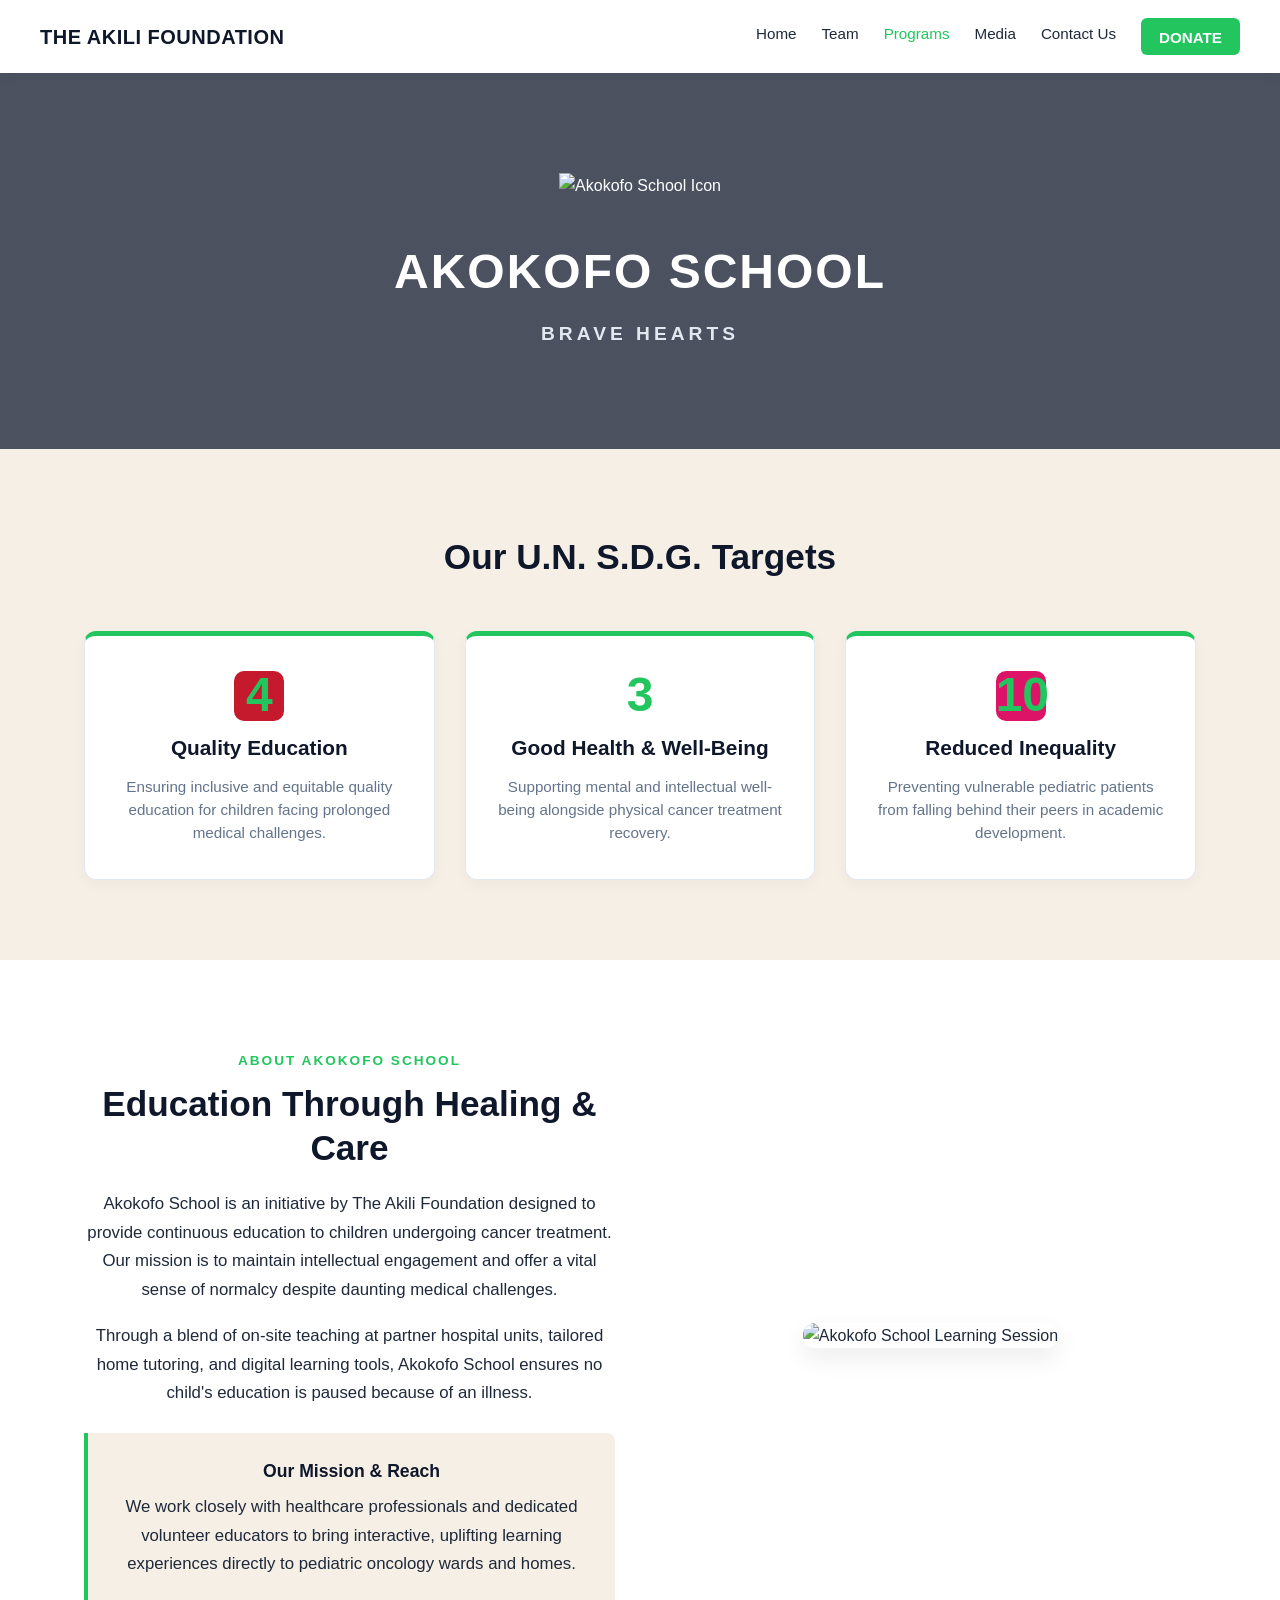
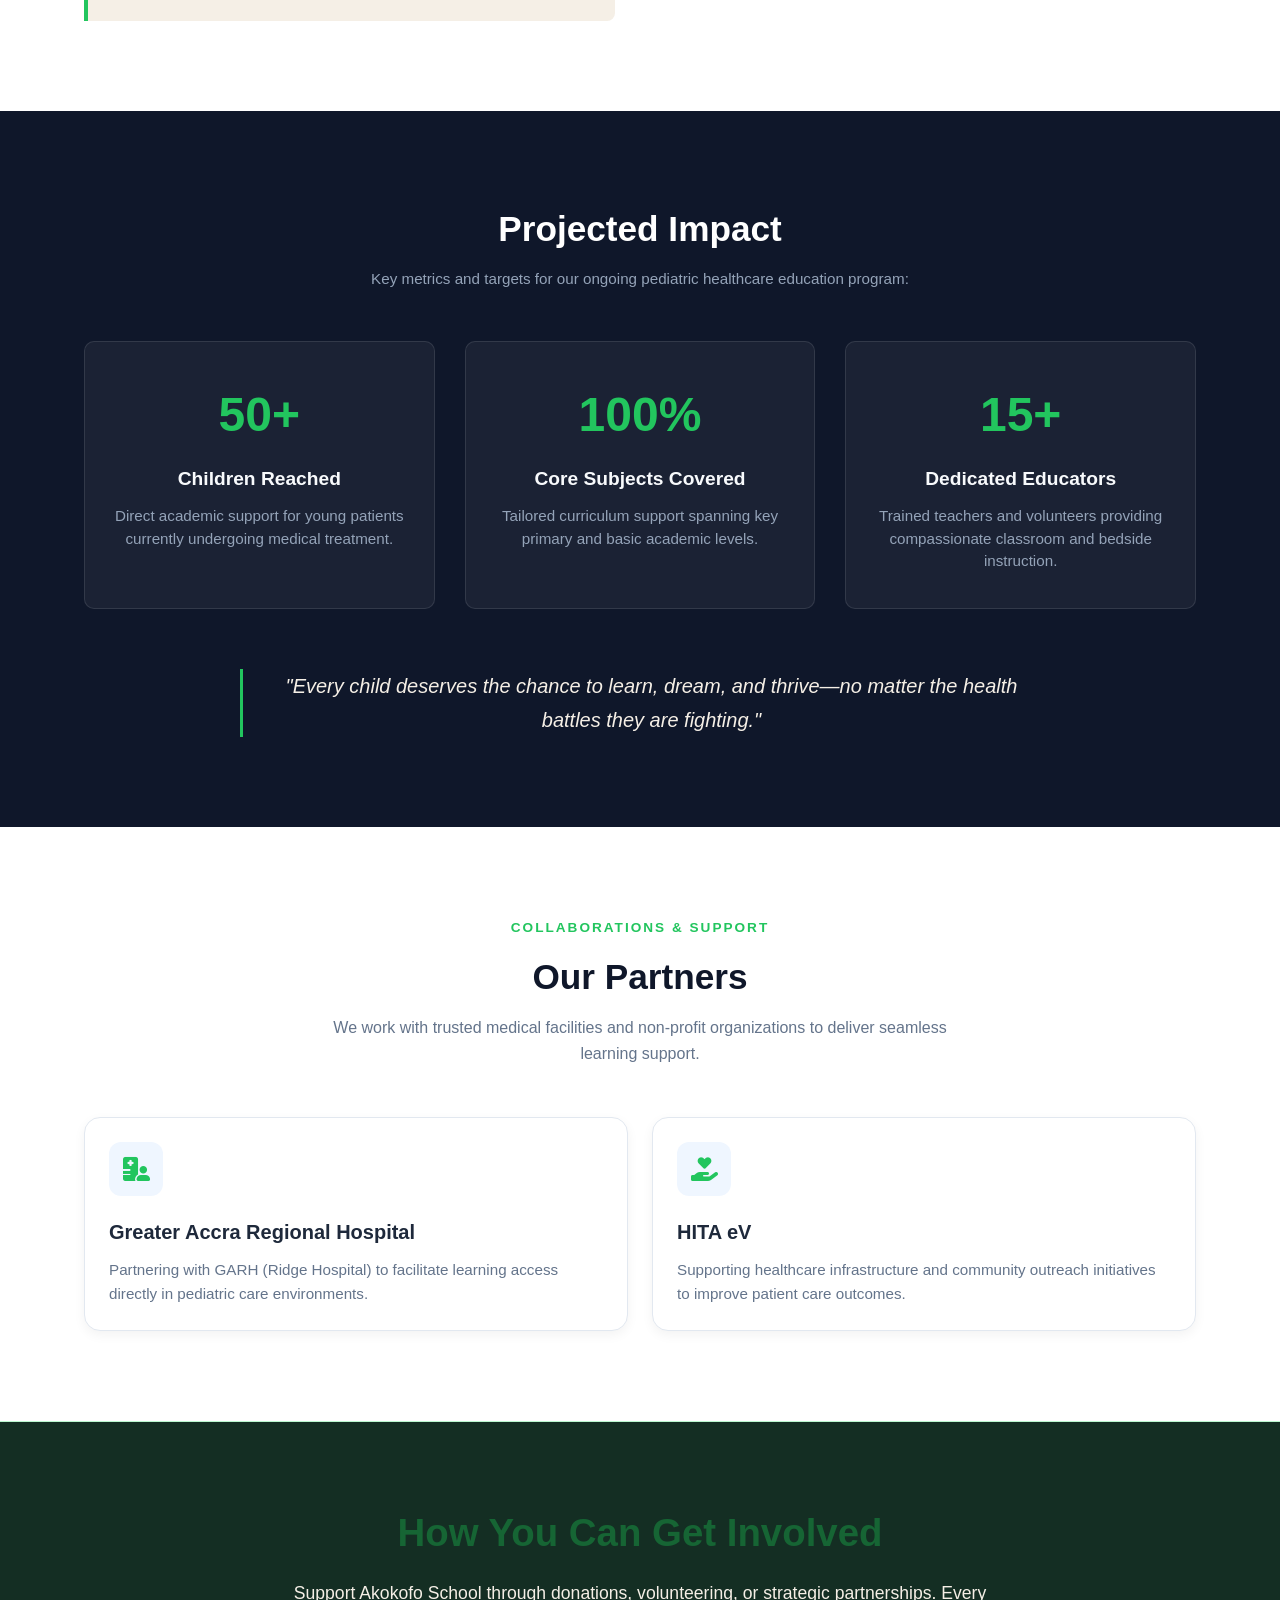
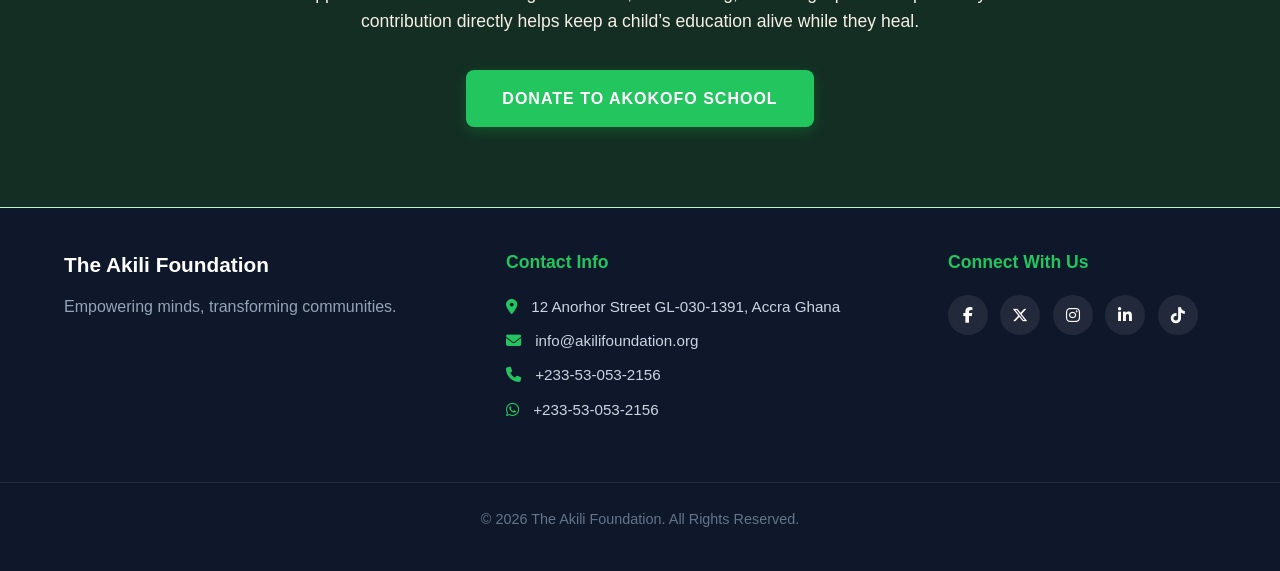
==== commit e2fd0c58: "Added a dropdown menu for smaller screen" ====
--- a/akokofo-school.html
+++ b/akokofo-school.html
@@ -11,7 +11,10 @@
 
     <header class="navbar">
         <div class="logo"><h2>THE AKILI FOUNDATION</h2></div>
-        <nav class="nav-links">
+        <button class="menu-toggle" id="menuToggle" aria-label="Toggle navigation">
+            <i class="fa-solid fa-bars"></i>
+        </button>
+        <nav class="nav-links" id="navLinks">
             <a href="index.html" id="nav-home">Home</a>
             <a href="team.html" id="nav-team">Team</a>
             <a href="programs.html" id="nav-programs" class="active">Programs</a>
@@ -193,5 +196,7 @@
         </div>
     </footer>
 
+    <script src="script.js"></script>
+
 </body>
 </html>
--- a/style.css
+++ b/style.css
@@ -1728,4 +1728,406 @@
     .footer-container {
         grid-template-columns: 1fr;
     }
+}
+:root {
+    --primary-navy: #0f172a;
+    --brand-beige: #f5efe6;
+    --sdg-beige: #ebd2b5;
+    --vibrant-green: #22c55e;
+    --vibrant-green-hover: #16a34a;
+    --dark-green-bg: #142e23;
+    --text-dark: #1e293b;
+    --text-muted: #64748b;
+    --text-gray: #475569;
+    --card-bg: #ffffff;
+    --primary-blue: #1a2352;
+    --primary-green: #7ed957;
+    --hover-green: #6bc246;
+    --white: #ffffff;
+    --light-gray: #f8fafc;
+    --dark-bg: #0f172a;
+    --whatsapp-green: #25d366;
+}
+
+/* Universal Reset */
+* {
+    margin: 0;
+    padding: 0;
+    box-sizing: border-box;
+}
+
+/* Global Body Styling */
+body {
+    background-color: var(--white);
+    color: var(--text-dark);
+    font-family: 'Poppins', 'Segoe UI', Tahoma, Geneva, Verdana, sans-serif;
+    line-height: 1.6;
+}
+
+/* Layout Containers */
+.container {
+    max-width: 1200px;
+    margin: 0 auto;
+    padding: 0 20px;
+    text-align: center;
+}
+
+.text-center {
+    text-align: center;
+}
+
+.section-header {
+    margin-bottom: 40px;
+}
+
+/* Navbar Base Styles (Desktop) */
+.navbar {
+    display: flex;
+    justify-content: space-between;
+    align-items: center;
+    padding: 18px 40px;
+    background-color: var(--white);
+    position: relative;
+    box-shadow: 0 2px 10px rgba(0, 0, 0, 0.05);
+    z-index: 1000;
+}
+
+.logo h2 {
+    font-size: 1.25rem;
+    color: var(--primary-navy);
+    font-weight: 700;
+    letter-spacing: 0.5px;
+}
+
+.nav-links {
+    display: flex;
+    align-items: center;
+    gap: 25px;
+}
+
+.nav-links a {
+    text-decoration: none;
+    color: var(--text-dark);
+    font-weight: 500;
+    font-size: 0.95rem;
+    transition: color 0.2s ease;
+}
+
+.nav-links a:hover {
+    color: var(--vibrant-green);
+}
+
+.btn-donate {
+    background-color: var(--vibrant-green);
+    color: var(--white) !important;
+    padding: 8px 18px;
+    border-radius: 6px;
+    font-weight: 600 !important;
+    transition: background-color 0.2s ease;
+}
+
+.btn-donate:hover {
+    background-color: var(--vibrant-green-hover);
+}
+
+/* Hide Hamburger Menu Icon on Desktop */
+.menu-toggle {
+    display: none;
+    background: transparent;
+    border: none;
+    font-size: 1.8rem;
+    color: var(--primary-navy);
+    cursor: pointer;
+    padding: 5px;
+}
+
+/* Mobile responsive styles (Screens 768px and smaller) */
+@media (max-width: 768px) {
+    .navbar {
+        padding: 15px 20px;
+    }
+
+    .logo h2 {
+        font-size: 1.05rem;
+    }
+
+    /* Show hamburger button on mobile at the right side */
+    .menu-toggle {
+        display: block;
+    }
+
+    /* Converts nav links into a hidden full-width dropdown block */
+    .nav-links {
+        display: none;
+        flex-direction: column;
+        position: absolute;
+        top: 100%;
+        left: 0;
+        width: 100%;
+        background-color: var(--white);
+        padding: 20px 0;
+        gap: 18px;
+        box-shadow: 0 10px 15px rgba(0, 0, 0, 0.1);
+        z-index: 999;
+    }
+
+    /* Triggered via Javascript when hamburger icon is tapped */
+    .nav-links.active {
+        display: flex;
+    }
+
+    .btn-donate {
+        display: inline-block;
+        margin-top: 5px;
+    }
+}
+
+/* Grid Layout for Program/Track Cards */
+.tracks-grid,
+.partner-grid-wrapper {
+    display: grid;
+    grid-template-columns: repeat(auto-fit, minmax(280px, 1fr));
+    gap: 24px;
+    justify-content: center;
+    margin-top: 30px;
+}
+
+/* Program Card Styling */
+.track-card {
+    background-color: var(--card-bg);
+    border-radius: 16px;
+    padding: 24px;
+    box-shadow: 0 4px 12px rgba(0, 0, 0, 0.05);
+    display: flex;
+    flex-direction: column;
+    align-items: flex-start;
+    text-align: left;
+    transition: transform 0.2s ease, box-shadow 0.2s ease;
+}
+
+.track-card:hover {
+    transform: translateY(-4px);
+    box-shadow: 0 8px 20px rgba(0, 0, 0, 0.1);
+}
+
+.track-card h3 {
+    font-size: 1.25rem;
+    color: var(--text-dark);
+    margin-bottom: 10px;
+}
+
+.track-card p {
+    font-size: 0.95rem;
+    color: var(--text-muted);
+}
+
+/* Card Icon Container Box */
+.track-icon {
+    width: 54px;
+    height: 54px;
+    background-color: #eff6ff;
+    color: var(--vibrant-green);
+    border-radius: 12px;display: flex;
+    align-items: center;
+    justify-content: center;
+    font-size: 1.5rem;
+    margin-bottom: 20px;
+}
+
+/* Retains font family for icons specifically */
+.track-icon i,
+.track-icon svg,
+.menu-toggle i {
+    font-family: "Font Awesome 6 Free", "Font Awesome 5 Free", sans-serif;
+    font-weight: 900;
+    display: inline-block;
+}
+
+/* Footer Styling */
+.footer {
+    background-color: var(--dark-bg);
+    color: var(--white);
+    padding: 40px 0;
+}
+
+@media (max-width: 768px) {
+    .navbar {
+        display: flex !important;
+        flex-direction: row !important;
+        justify-content: space-between !important;
+        align-items: center !important;
+        width: 100%;
+        padding: 15px 20px;
+    }
+
+    .logo {
+        display: flex;
+        align-items: center;
+        margin: 0;
+    }
+
+    .logo h2 {
+        font-size: 1rem;
+        margin: 0;
+    }
+
+    .menu-toggle {
+        display: block !important;
+        margin: 0;
+        padding: 5px;
+        cursor: pointer;
+    }
+
+    .nav-links {
+        display: none;
+        position: absolute;
+        top: 100%;
+        left: 0;
+        width: 100%;
+        background-color: #ffffff;
+        flex-direction: column;
+        align-items: center;
+        padding: 20px 0;
+        gap: 15px;
+        box-shadow: 0 8px 16px rgba(0, 0, 0, 0.15);
+        z-index: 1000;
+    }
+
+    /* Important: forces the dropdown to show when class 'active' is added */
+    .nav-links.active {
+        display: flex !important;
+    }
+}
+
+@media (max-width: 768px) {
+    .navbar {
+        position: relative;
+        z-index: 10000; /* Keeps header above hero */
+    }
+
+    .nav-links {
+        display: none !important;
+        position: absolute;
+        top: 100%;
+        left: 0;
+        width: 100%;
+        background-color: #ffffff !important; /* Prevents see-through text */
+        flex-direction: column;
+        align-items: center;
+        padding: 20px 0;
+        gap: 15px;
+        box-shadow: 0 10px 20px rgba(0, 0, 0, 0.2);
+        z-index: 9999;
+    }
+
+    /* Class applied when clicked */
+    .nav-links.active {
+        display: flex !important;
+    }
+}
+
+/* =========================================
+   MOBILE NAVIGATION
+   ========================================= */
+
+.menu-toggle {
+    display: none;
+    background: none;
+    border: none;
+    font-size: 28px;
+    color: var(--primary-navy);
+    cursor: pointer;
+}
+
+/* Mobile */
+@media (max-width: 768px) {
+
+    .navbar {
+        flex-direction: row;
+        justify-content: space-between;
+        padding: 15px 20px;
+        position: sticky;
+        top: 0;
+    }
+
+    .logo h2 {
+        font-size: 1rem;
+    }
+
+    .menu-toggle {
+        display: block;
+    }
+
+    .nav-links {
+        display: none;
+        position: absolute;
+        top: 100%;
+        left: 0;
+        width: 100%;
+        background-color: #ffffff;
+        flex-direction: column;
+        align-items: center;
+        gap: 20px;
+        padding: 25px 20px;
+        box-shadow: 0 5px 10px rgba(0, 0, 0, 0.1);
+        z-index: 999;
+    }
+
+    /* This is what makes the menu appear */
+    .nav-links.active {
+        display: flex;
+    }
+
+    .nav-links a {
+        width: 100%;
+        text-align: center;
+    }
+
+    .btn-donate {
+        width: auto !important;
+    }
+}
+/* MOBILE NAVIGATION */
+@media (max-width: 768px) {
+
+    .navbar {
+        position: sticky;
+        top: 0;
+        display: flex;
+        flex-direction: row;
+        justify-content: space-between;
+        align-items: center;
+    }
+
+    .menu-toggle {
+        display: block;
+        background: none;
+        border: none;
+        font-size: 28px;
+        cursor: pointer;
+        color: var(--primary-navy);
+    }
+
+    .nav-links {
+        display: none;
+        position: absolute;
+        top: 100%;
+        left: 0;
+        width: 100%;
+        background: white;
+
+        flex-direction: column;
+        align-items: center;
+
+        padding: 25px 0;
+        gap: 20px;
+
+        box-shadow: 0 5px 10px rgba(0,0,0,0.1);
+        z-index: 9999;
+    }
+
+    /* THIS IS THE IMPORTANT PART */
+    .nav-links.active {
+        display: flex;
+    }
 }
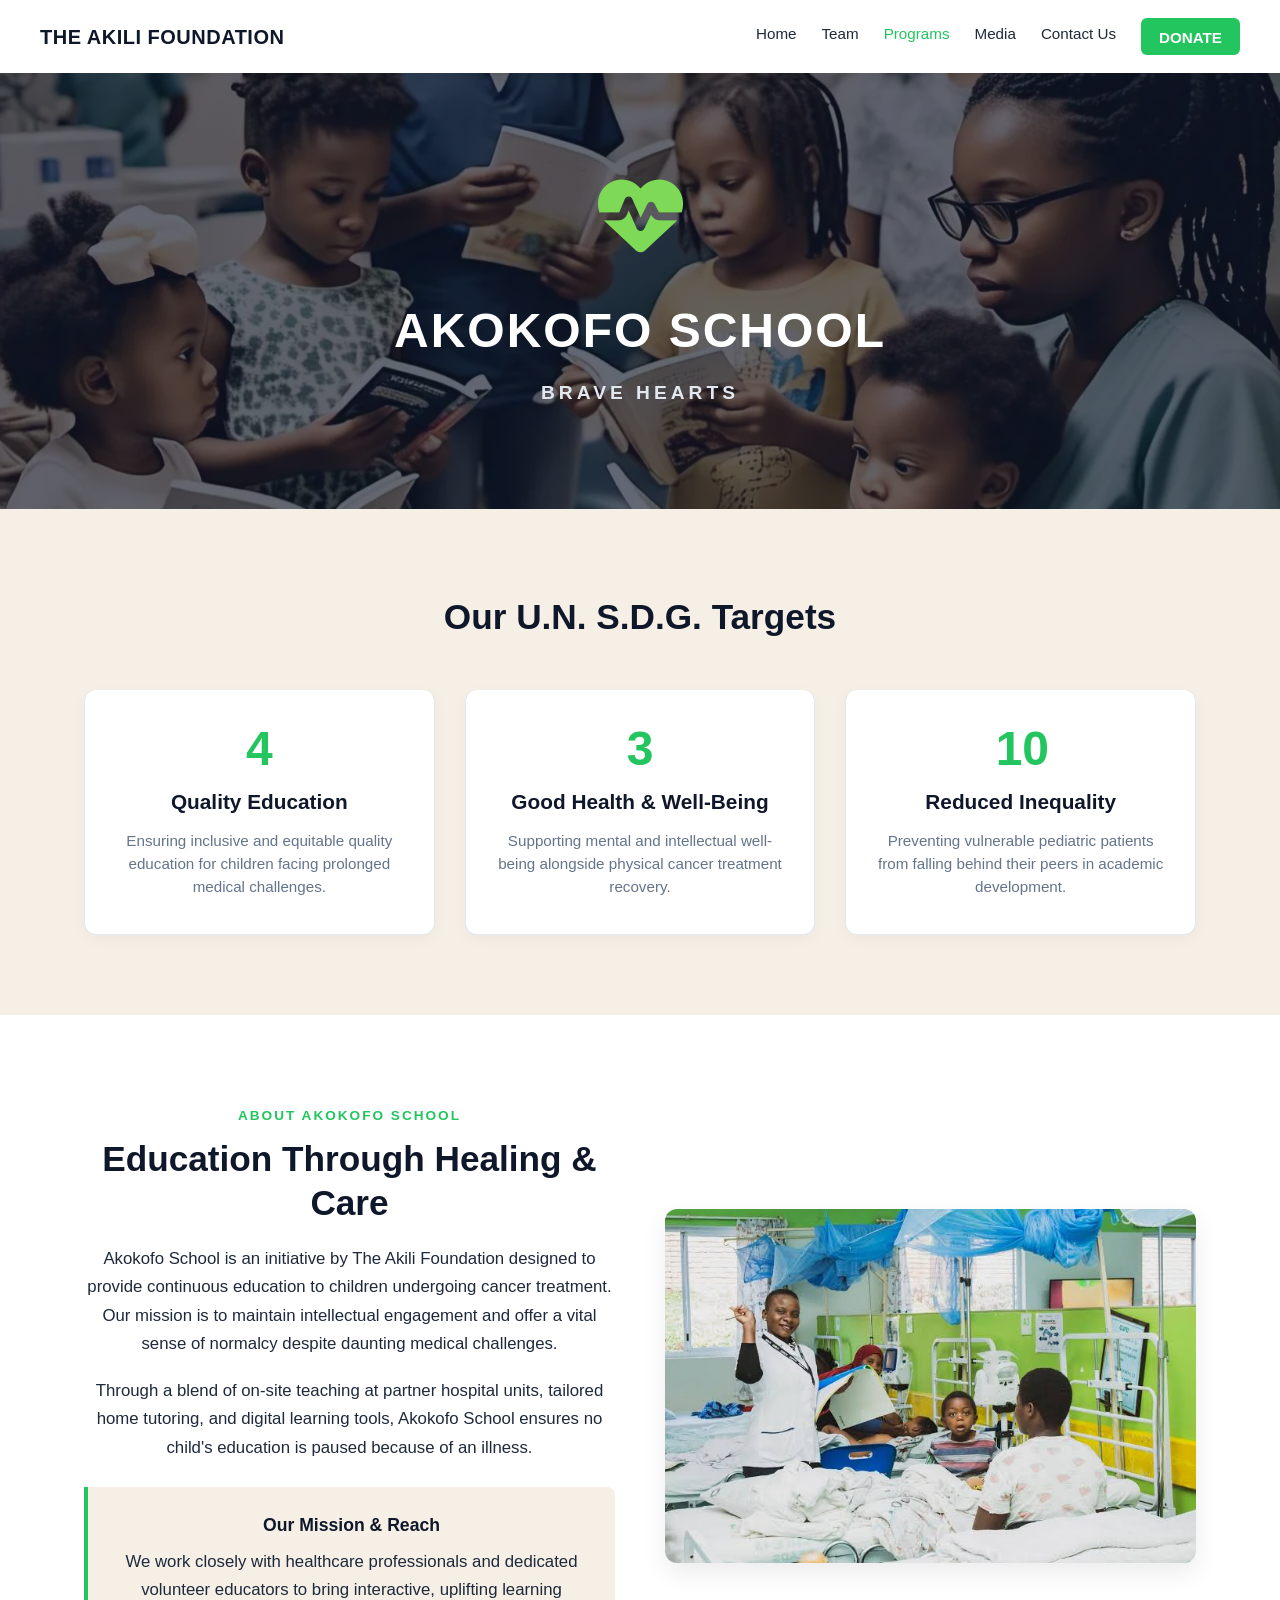
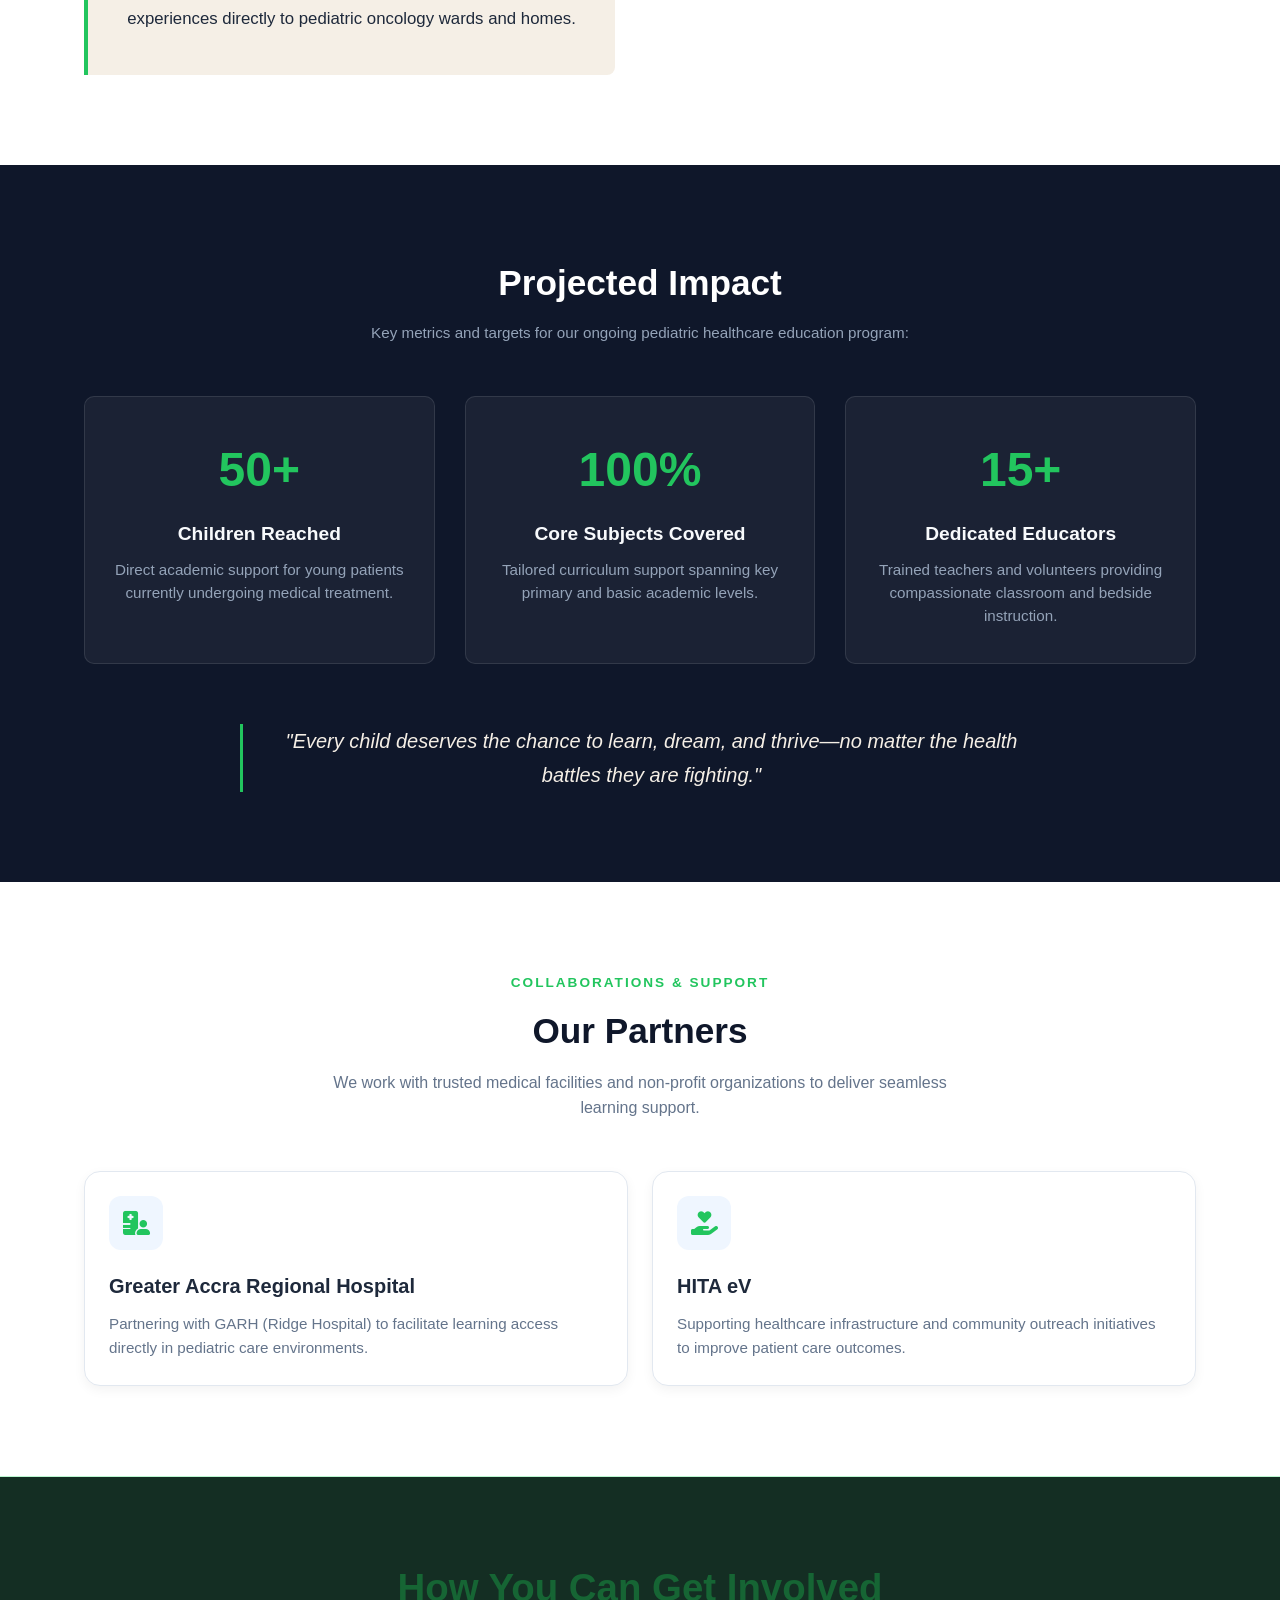
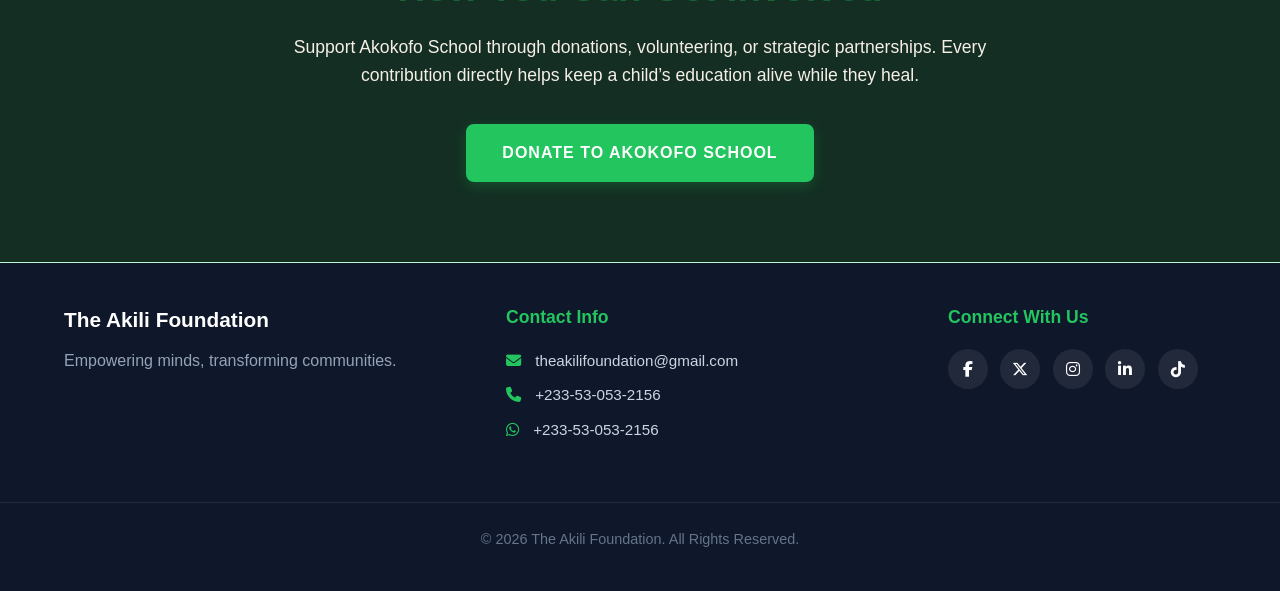
==== commit ed1a80e4: "Updated website design and content" ====
--- a/akokofo-school.html
+++ b/akokofo-school.html
@@ -27,7 +27,7 @@
     <section class="phoenix-hero akokofo-hero">
         <div class="container hero-content">
             <div class="phoenix-logo-wrapper">
-                <img src="akokofo-icon-placeholder.png" alt="Akokofo School Icon" class="phoenix-icon">
+                <i class="fa-solid fa-heart-pulse akokofo-heart"></i>
             </div>
             <h1>AKOKOFO SCHOOL</h1>
             <p class="hero-tagline">BRAVE HEARTS</p>
@@ -83,7 +83,7 @@
                 </div>
 
                 <div class="intro-image-block">
-                    <img src="akokofo-classroom-placeholder.jpg" alt="Akokofo School Learning Session" class="styled-img">
+                    <img src="images/classroom.png" alt="Akokofo School Learning Session" class="styled-img">
                 </div>
 
             </div>
@@ -176,8 +176,8 @@
                 <p>Empowering minds, transforming communities.</p>
             </div><div class="footer-contact">
                 <h4>Contact Info</h4>
-                <p><i class="fa-solid fa-location-dot"></i> 12 Anorhor Street GL-030-1391, Accra Ghana</p>
-                <p><i class="fa-solid fa-envelope"></i> info@akilifoundation.org</p>
+                
+                <p><i class="fa-solid fa-envelope"></i> theakilifoundation@gmail.com</p>
                 <p><i class="fa-solid fa-phone"></i> +233-53-053-2156</p>
                 <p><i class="fa-brands fa-whatsapp"></i> +233-53-053-2156</p>
             </div>
--- a/style.css
+++ b/style.css
@@ -314,7 +314,7 @@
 /* --- Taller Top Hero Banner with Background Image --- */
 .programs-hero {
     position: relative;
-    background-image: url('images/26.jpg'); /* Swap with your top hero image path */
+    background-image: url('images/programs.png'); /* Swap with your top hero image path */
     background-size: cover;
     background-position: center;
     background-repeat: no-repeat;
@@ -2130,4 +2130,242 @@
     .nav-links.active {
         display: flex;
     }
+}
+
+/* Full-Width Edge-to-Edge Impact Counter Section Band */
+.impact-counter-section {
+    width: 100%;
+    background-color: #f0fdf4; /* Edge-to-edge light green background */
+    border-top: 1px solid #bbf7d0;
+    border-bottom: 1px solid #bbf7d0;
+    padding: 50px 20px;
+    text-align: center;
+}
+
+/* Inner Centered Content Box */
+.impact-content {
+    max-width: 580px;
+    margin: 0 auto;
+}
+
+.impact-content h2 {
+    font-size: 1.8rem;
+    color: #0f172a;
+    font-weight: 700;
+    margin-bottom: 8px;
+}
+
+.impact-content .subtitle {
+    color: #475569;
+    font-size: 0.95rem;
+    max-width: 480px;
+    margin: 0 auto 30px auto;
+    line-height: 1.5;
+}
+
+/* 3-Column Grid for Top Stats */
+.counter-row.three-cols {
+    display: grid;
+    grid-template-columns: repeat(3, 1fr);
+    gap: 12px;
+    margin-bottom: 25px;
+}
+
+/* Inner White Stat Cards */
+.stat-box {
+    background-color: #ffffff;
+    border-radius: 14px;
+    padding: 16px 8px;
+    border: 1px solid #dcfce7;
+    box-shadow: 0 2px 8px rgba(0, 0, 0, 0.03);
+}
+
+.stat-box.full-width {
+    width: 100%;
+    max-width: 280px;
+    padding: 16px 20px;
+}
+
+/* Green Highlight Numbers */
+.stat-box h3 {
+    font-size: 2.1rem;
+    font-weight: 800;
+    color: #22c55e;
+    margin: 0;
+    line-height: 1.1;
+}
+
+.stat-box p {
+    font-size: 0.95rem;
+    color: #64748b;
+    margin-top: 4px;
+    font-weight: 500;
+}
+
+/* Vertical Icon Groups */
+.counter-group {
+    margin-top: 25px;
+    display: flex;
+    flex-direction: column;
+    align-items: center;
+    gap: 10px;
+}
+
+.impact-icon {
+    font-size: 2.8rem;
+    color: #22c55e;
+}
+
+/* Remove green top bars from Our Approach boxes */
+.our-approach .sdg-card {
+    border-top: none;
+}
+
+/* Team biography buttons */
+.see-bio-btn {
+    display: block;
+    margin: 8px auto 12px;
+    background: transparent;
+    border: none;
+    color: #1a2352;
+    font-size: 0.95rem;
+    font-weight: 600;
+    text-decoration: underline;
+    cursor: pointer;
+}
+
+.see-bio-btn:hover {
+    color: #22c55e;
+}
+
+/* Biography popup background */
+.bio-overlay {
+    position: fixed;
+    inset: 0;
+    background: rgba(0, 0, 0, 0.8);
+    z-index: 20000;
+    display: flex;
+    align-items: center;
+    justify-content: center;
+    padding: 16px;
+}
+
+.bio-overlay[hidden] {
+    display: none;
+}
+
+/* White biography popup */
+.bio-modal {
+    position: relative;
+    background: white;
+    width: 100%;
+    max-width: 650px;
+    max-height: 85vh;
+    overflow-y: auto;
+    padding: 42px 30px 35px;
+    text-align: center;
+    border-radius: 8px;
+    box-shadow: 0 10px 30px rgba(0,0,0,0.2);
+}
+
+.bio-modal h2 {
+    color: #0f172a;
+    font-size: 1.5rem;
+    margin-bottom: 20px;
+}
+
+.bio-modal p {
+    color: #111827;
+    font-size: 1.05rem;
+    line-height: 1.7;
+}
+
+.bio-close {
+    position: absolute;
+    top: 12px;
+    right: 12px;
+    background: white;
+    border: 2px solid #475569;
+    border-radius: 8px;
+    width: 36px;
+    height: 36px;
+    font-size: 26px;
+    cursor: pointer;
+}
+
+@media (max-width: 768px) {
+    .bio-modal {
+        padding: 45px 20px 30px;
+    }
+
+    .bio-modal h2 {
+        font-size: 1.3rem;
+    }
+
+    .bio-modal p {
+        font-size: 1rem;
+    }
+}
+
+/* Remove green top borders from Donate page cards */
+.donate-section .donate-card {
+    border-top: none !important;
+}
+
+/* Project Phoenix - Remove green bars from SDG cards */
+.sdg-section .sdg-card {
+    border-top: none !important;
+}
+
+/* Project Phoenix - Remove coloured backgrounds behind SDG numbers */
+.sdg-section .sdg-number {
+    background: transparent !important;
+    background-color: transparent !important;
+    box-shadow: none !important;
+    border: none !important;
+    border-radius: 0 !important;
+}
+/* PROJECT PHOENIX BACKGROUND */
+.phoenix-hero:not(.akokofo-hero) {
+    background:
+        linear-gradient(
+            rgba(15, 23, 42, 0.45),
+            rgba(15, 23, 42, 0.45)
+        ),
+        url("images/nix.png") center/cover no-repeat;
+
+    padding: 100px 20px;
+    color: white;
+    text-align: center;
+}
+
+
+/* AKOKOFO SCHOOL BACKGROUND */
+.phoenix-hero.akokofo-hero {
+    background:
+        linear-gradient(
+            rgba(15, 23, 42, 0.65),
+            rgba(15, 23, 42, 0.65)
+        ),
+        url("images/ako.png") center/cover no-repeat;
+}
+/* AKOKOFO SCHOOL HEART ICON */
+.akokofo-heart {
+    font-size: 85px;
+    color: #7ed957;
+    margin-bottom: 15px;
+    display: inline-block;
+}
+/* GOOGLE FORM - CONTACT PAGE */
+.google-form-container {
+    width: 100%;
+    overflow: hidden;
+}
+
+.google-form-container iframe {
+    display: block;
+    width: 100%;
+    max-width: 100%;
+    min-height: 1176px;
+    border: none;
 }
